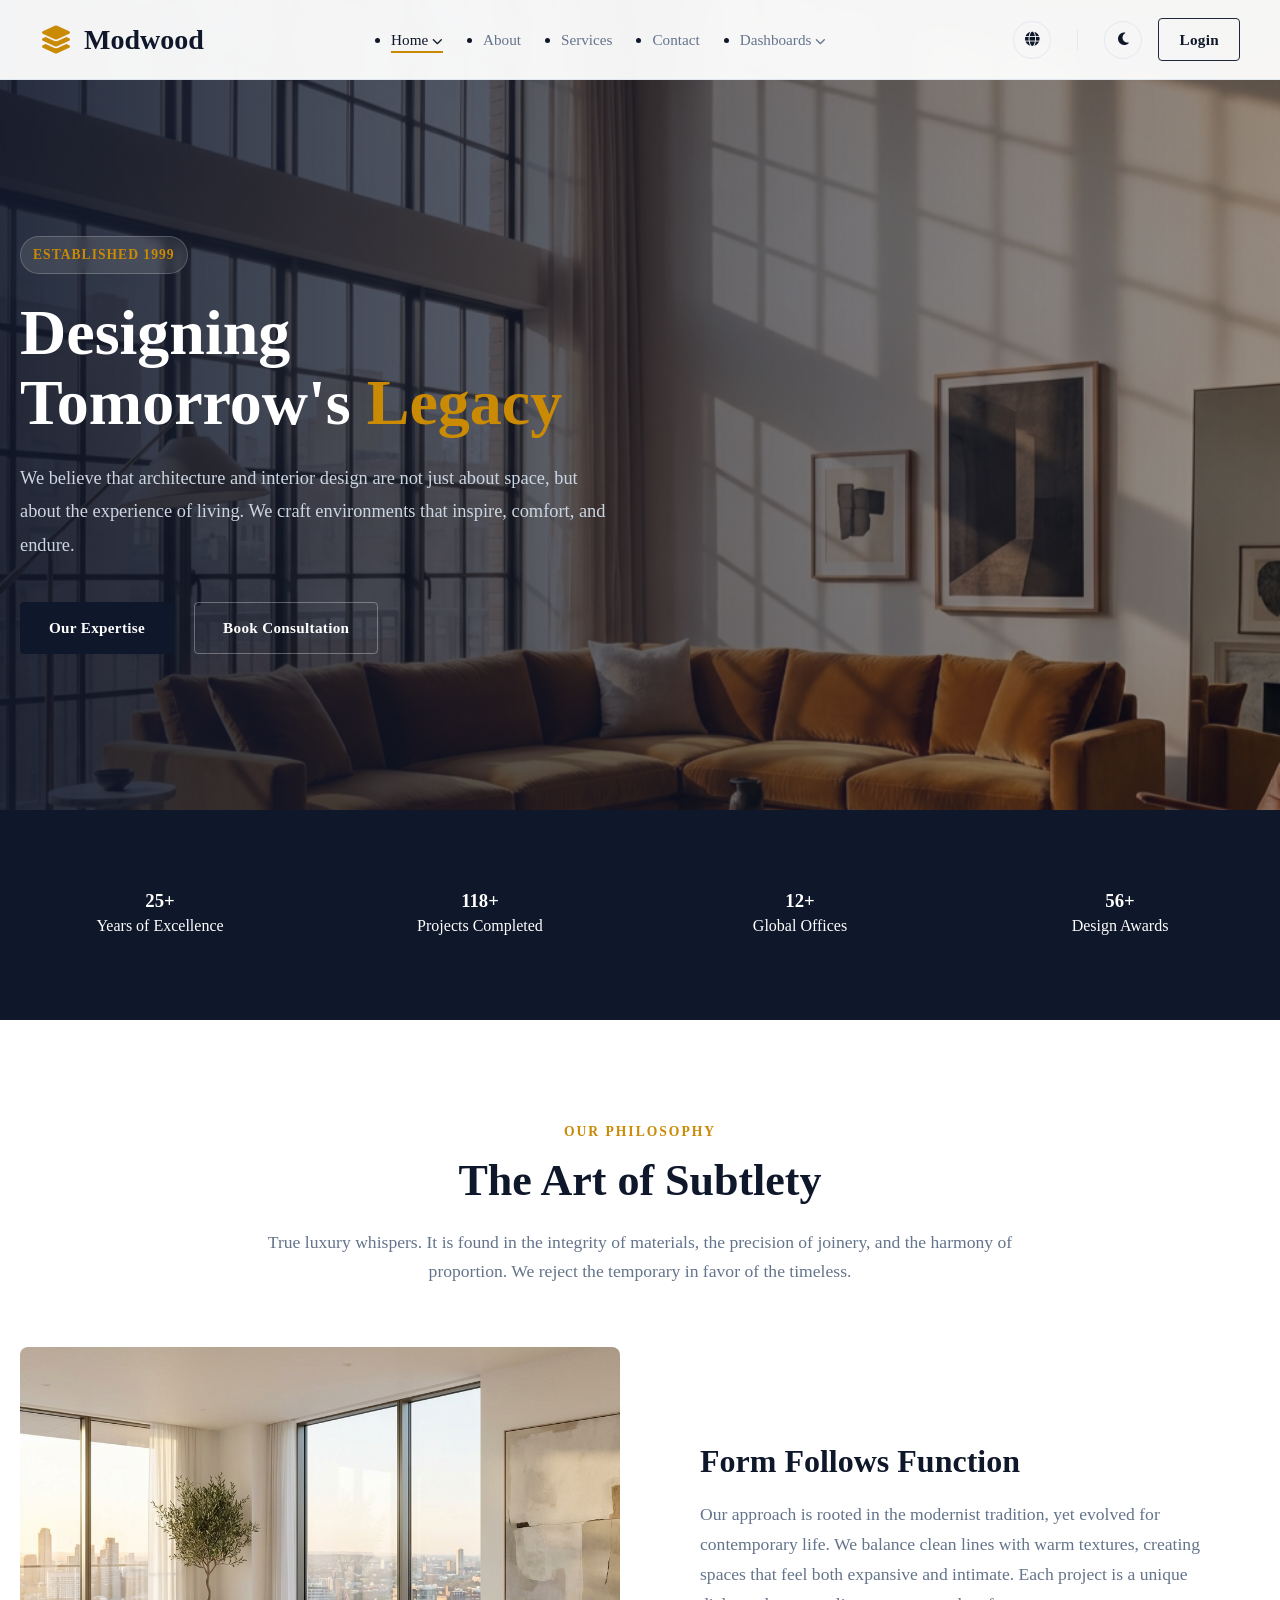
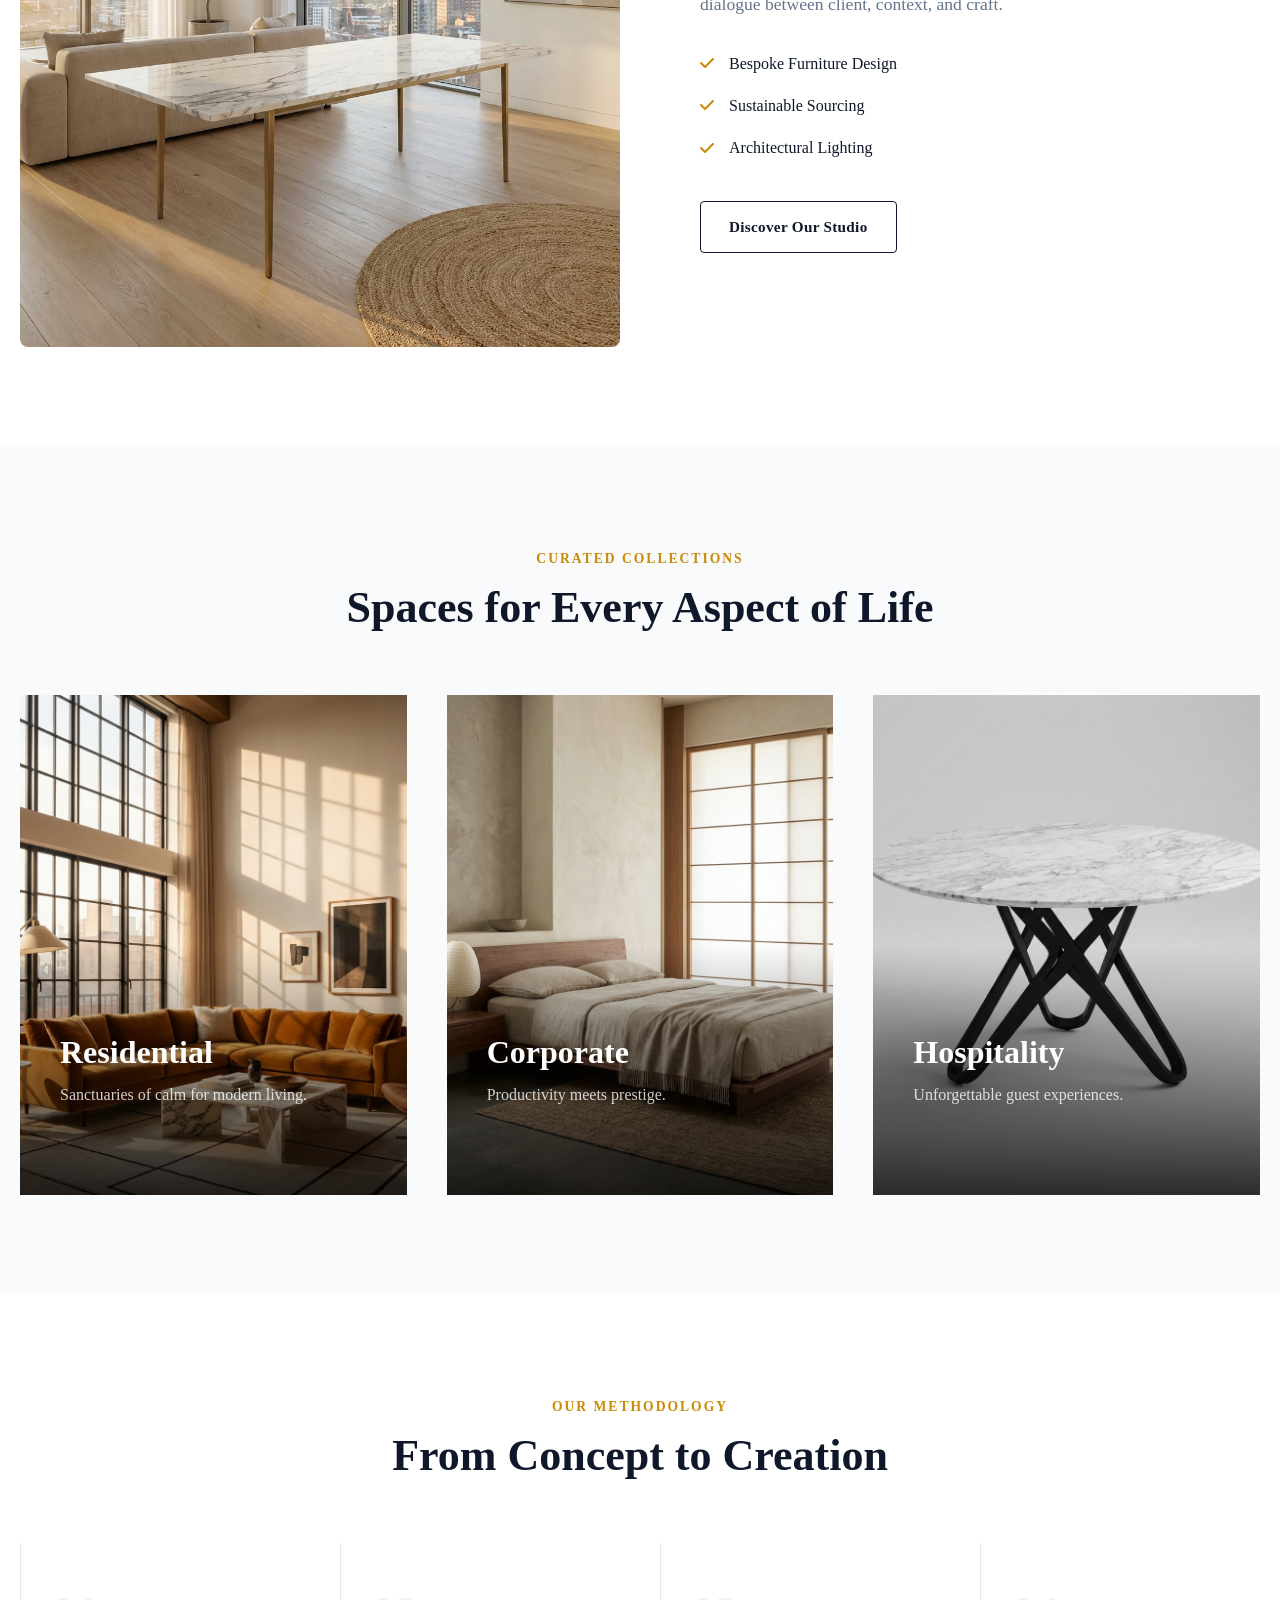
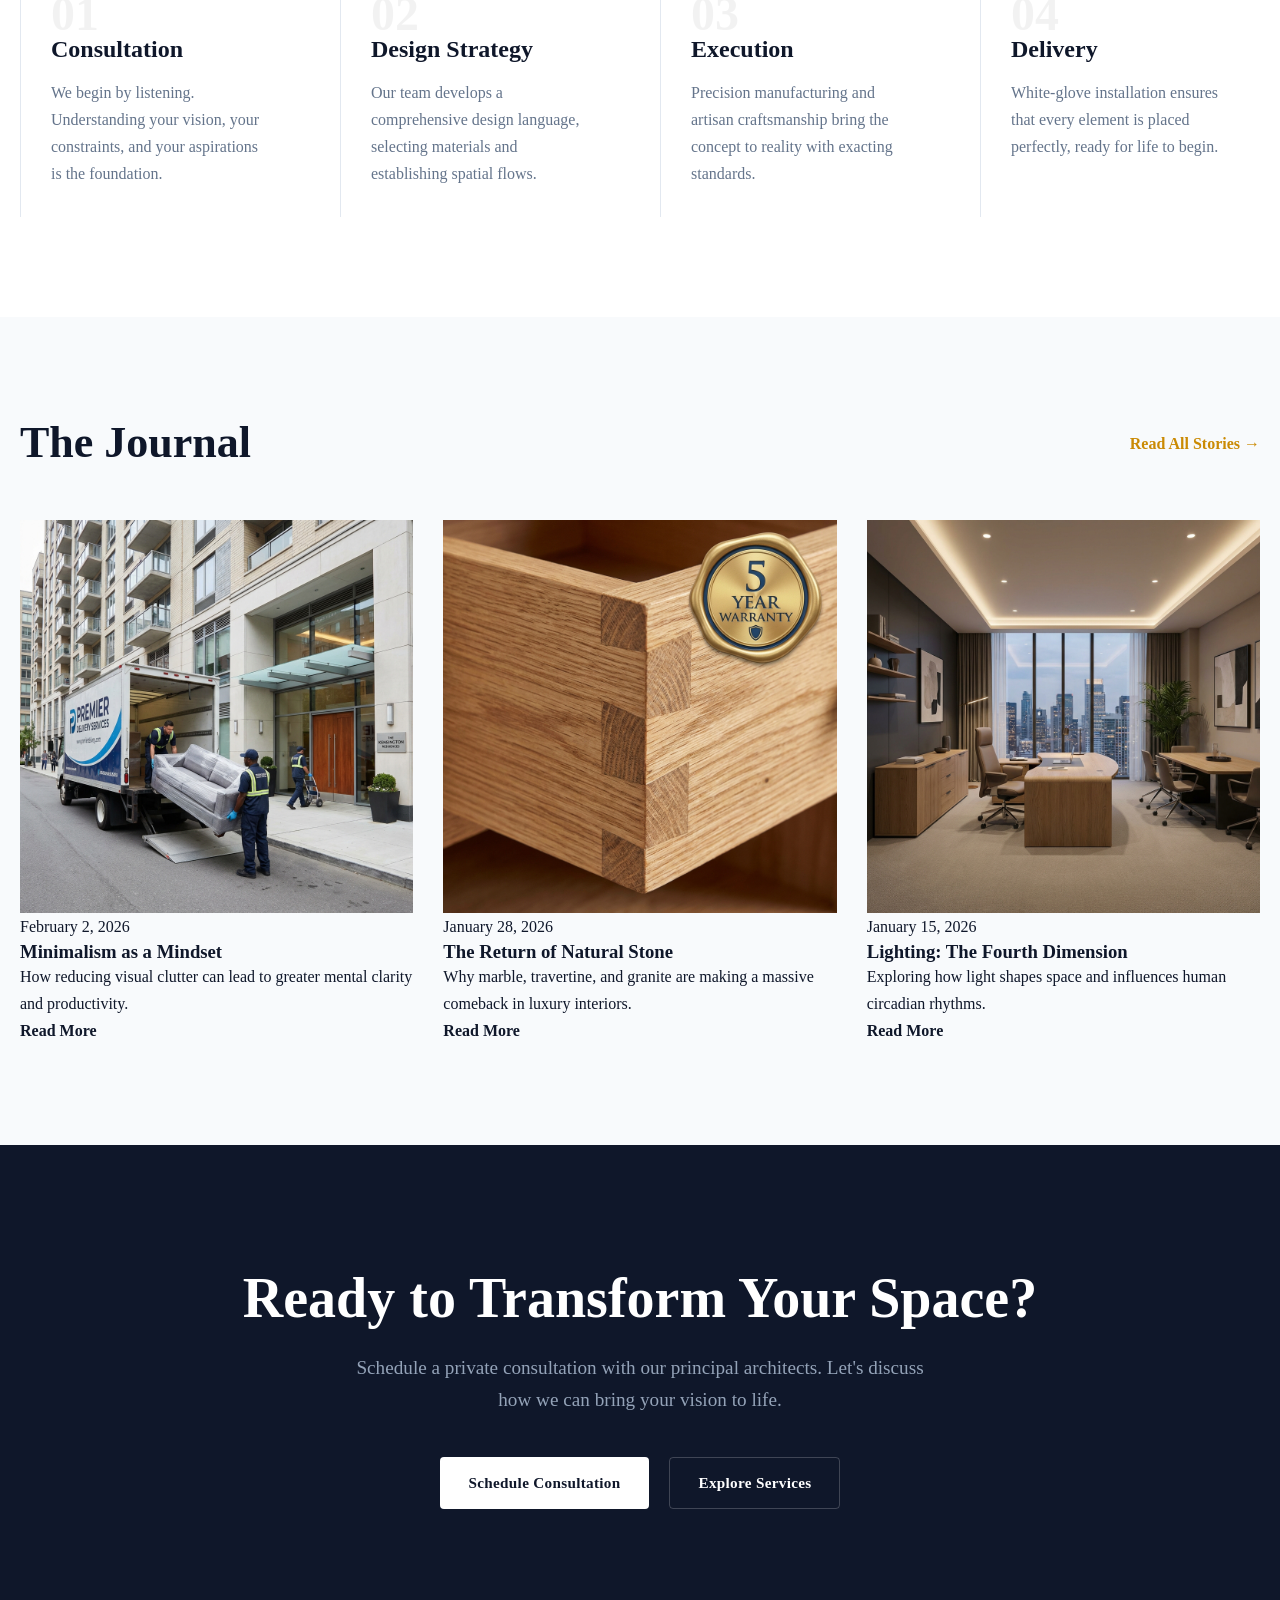
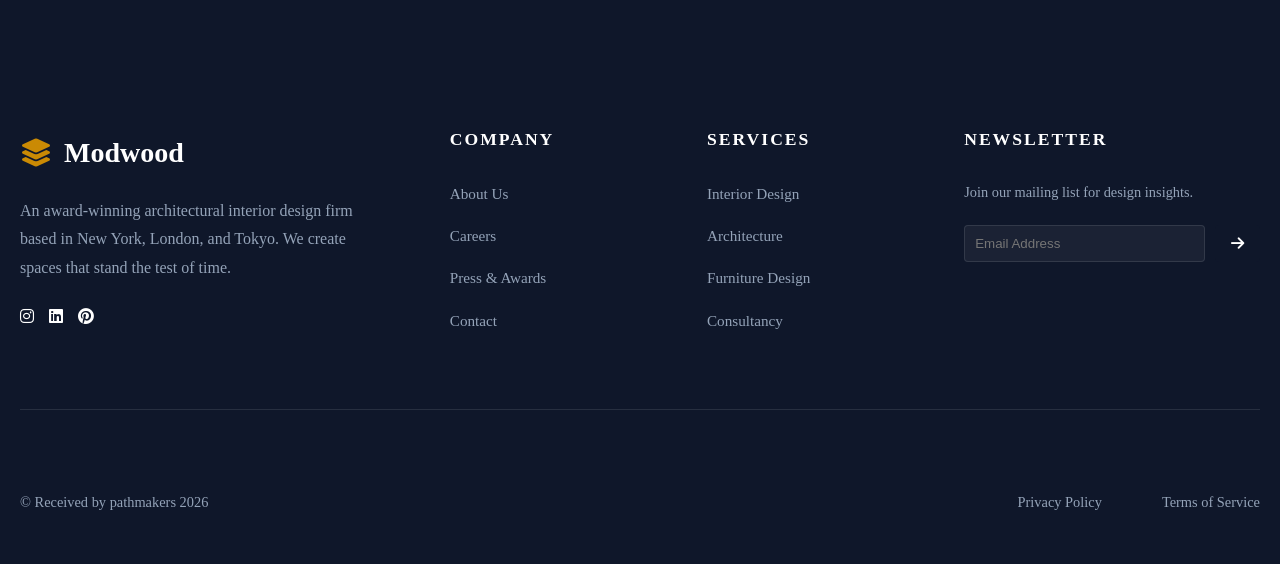
==== index.html @ 23f7dff0 "Initial commit" ====
<!DOCTYPE html>
<html lang="en">

<head>
    <meta charset="UTF-8">
    <meta name="viewport" content="width=device-width, initial-scale=1.0">
    <title>Modwood | Architectural Interiors & Bespoke Furniture</title>
    <meta name="description"
        content="Modwood defines the intersection of architectural precision and bespoke luxury. Curating spaces for the world's most discerning clients since 1999.">

    <!-- Fonts -->
    <link rel="stylesheet" href="style.css">
    <link rel="stylesheet" href="https://cdnjs.cloudflare.com/ajax/libs/font-awesome/6.4.0/css/all.min.css">
</head>

<body>

    <!-- Preloader -->
    <div id="preloader"
        style="position: fixed; top: 0; left: 0; width: 100%; height: 100%; background: var(--bg-main); z-index: 9999; display: flex; align-items: center; justify-content: center; transition: opacity 0.5s ease;">
        <div style="text-align: center;">
            <i class="fas fa-couch" style="font-size: 2rem; color: var(--text-main); margin-bottom: 20px;"></i>
            <div
                style="width: 40px; height: 1px; background: var(--accent); margin: 0 auto; animation: widthPulse 1.5s infinite;">
            </div>
            <style>
                @keyframes widthPulse {
                    0% {
                        width: 0;
                    }

                    50% {
                        width: 40px;
                    }

                    100% {
                        width: 0;
                    }
                }
            </style>
        </div>
    </div>

    <!-- Navbar -->
    <nav class="navbar">
        <div class="container">
            <a href="index.html" class="logo">
                <i class="fas fa-layer-group"></i> Modwood
            </a>


            <ul class="nav-links">
                <li style="position: relative;">
                    <a href="#" class="nav-link dropdown-toggle active">Home <i class="fas fa-chevron-down"
                            style="font-size: 0.7em;"></i></a>
                    <ul class="dropdown-menu">
                        <li><a href="index.html">Home 1</a></li>
                        <li><a href="home2.html">Home 2</a></li>
                    </ul>
                </li>
                <li><a href="about.html" class="nav-link">About</a></li>
                <li><a href="services.html" class="nav-link">Services</a></li>
                <li><a href="contact.html" class="nav-link">Contact</a></li>
                <li style="position: relative;">
                    <a href="#" class="nav-link dropdown-toggle">Dashboards <i class="fas fa-chevron-down"
                            style="font-size: 0.7em;"></i></a>
                    <ul class="dropdown-menu">
                        <li><a href="dashboard-user.html">User Panel</a></li>
                        <li><a href="dashboard-admin.html">Admin Panel</a></li>
                    </ul>
                </li>
                <li class="hide-desktop">
                    <a href="login.html" class="nav-link">Login</a>
                </li>
            </ul>

            <!-- Mobile Menu Toggle -->
            <button id="menu-toggle" class="toggle-btn hide-desktop">
                <i class="fas fa-bars"></i>
            </button>

            <div class="nav-actions">
                <button class="nav-toggle rtl-toggle" title="Toggle RTL/LTR">
                    <i class="fas fa-globe"></i>
                </button>
                <div class="nav-separator"></div>
                <button class="nav-toggle theme-toggle" title="Toggle Dark/Light Mode">
                    <i class="fas fa-moon"></i>
                </button>
                <a href="login.html" class="btn btn-outline" style="padding: 8px 20px;">Login</a>
            </div>
        </div>
    </nav>

    <!-- Hero Section -->
    <header class="hero">
        <div class="hero-bg-parallax"></div> <!-- Parallax Background -->
        <div class="hero-overlay"></div>
        <div class="container">
            <div class="hero-content reveal">
                <span class="hero-label">Established 1999</span>
                <h1 class="hero-title">Designing <br>Tomorrow&apos;s <span style="color: var(--accent);">Legacy</span>
                </h1>
                <p class="hero-description">
                    We believe that architecture and interior design are not just about space, but about the experience
                    of
                    living. We craft environments that inspire, comfort, and endure.
                </p>
                <div style="display: flex; gap: 20px; flex-wrap: wrap;">
                    <a href="services.html" class="btn btn-primary">Our Expertise</a>
                    <a href="contact.html" class="btn btn-outline"
                        style="color: white; border-color: rgba(255,255,255,0.3);">Book Consultation</a>
                </div>
            </div>
        </div>
    </header>

    <!-- Trust Indicators / Statistics -->
    <section class="stats-section">
        <div class="container">
            <div class="stats-grid">
                <div class="stat-item reveal">
                    <h3 class="counter" data-target="25" data-suffix="+">0</h3>
                    <p>Years of Excellence</p>
                </div>
                <div class="stat-item reveal">
                    <h3 class="counter" data-target="400" data-suffix="+">0</h3>
                    <p>Projects Completed</p>
                </div>
                <div class="stat-item reveal">
                    <h3 class="counter" data-target="12" data-suffix="+">0</h3>
                    <p>Global Offices</p>
                </div>
                <div class="stat-item reveal">
                    <h3 class="counter" data-target="56" data-suffix="+">0</h3>
                    <p>Design Awards</p>
                </div>
            </div>
        </div>
    </section>

    <!-- Philosophy / About Preview -->
    <section class="section">
        <div class="container">
            <div class="section-header reveal">
                <span class="section-eyebrow">Our Philosophy</span>
                <h2 class="section-title">The Art of Subtlety</h2>
                <p class="section-desc">True luxury whispers. It is found in the integrity of materials, the precision
                    of
                    joinery, and the harmony of proportion. We reject the temporary in favor of the timeless.</p>
            </div>

            <div class="curated-grid" style="align-items: center;">
                <div class="reveal">
                    <img src="Assets/product4.jpg" alt="Interior Design"
                        style="border-radius: var(--radius); width: 100%; height: 600px; object-fit: cover;">
                </div>
                <div class="reveal" style="padding: 40px;">
                    <h3 style="font-size: 2rem; margin-bottom: 20px;">Form Follows Function</h3>
                    <p style="color: var(--text-muted); margin-bottom: 30px; font-size: 1.1rem;">
                        Our approach is rooted in the modernist tradition, yet evolved for contemporary life. We balance
                        clean lines with warm textures, creating spaces that feel both expansive and intimate. Each
                        project is a unique dialogue between client, context, and craft.
                    </p>
                    <ul style="list-style: none; margin-bottom: 40px; color: var(--text-main);">
                        <li style="margin-bottom: 15px; display: flex; align-items: center; gap: 15px;">
                            <i class="fas fa-check" style="color: var(--accent);"></i> Bespoke Furniture Design
                        </li>
                        <li style="margin-bottom: 15px; display: flex; align-items: center; gap: 15px;">
                            <i class="fas fa-check" style="color: var(--accent);"></i> Sustainable Sourcing
                        </li>
                        <li style="margin-bottom: 15px; display: flex; align-items: center; gap: 15px;">
                            <i class="fas fa-check" style="color: var(--accent);"></i> Architectural Lighting
                        </li>
                    </ul>
                    <a href="about.html" class="btn btn-outline"
                        style="color: var(--primary); border-color: var(--primary);">Discover Our Studio</a>
                </div>
            </div>
        </div>
    </section>

    <!-- Curated Collections -->
    <section class="section section-alt">
        <div class="container">
            <div class="section-header reveal">
                <span class="section-eyebrow">Curated Collections</span>
                <h2 class="section-title">Spaces for Every Aspect of Life</h2>
            </div>
            <div class="curated-grid">
                <!-- Collection 1 -->
                <div class="collection-card reveal">
                    <img src="Assets/hero1.jpg" alt="Living" class="collection-img">
                    <div class="collection-overlay">
                        <h3 class="collection-title">Residential</h3>
                        <p style="color: rgba(255,255,255,0.8); margin-bottom: 20px;">Sanctuaries of calm for modern
                            living.</p>
                        <a href="#" class="collection-link">Explore Quality <i class="fas fa-arrow-right"></i></a>
                    </div>
                </div>
                <!-- Collection 2 -->
                <div class="collection-card reveal">
                    <img src="Assets/hero2.jpg" alt="Workspace" class="collection-img">
                    <div class="collection-overlay">
                        <h3 class="collection-title">Corporate</h3>
                        <p style="color: rgba(255,255,255,0.8); margin-bottom: 20px;">Productivity meets prestige.</p>
                        <a href="#" class="collection-link">View Projects <i class="fas fa-arrow-right"></i></a>
                    </div>
                </div>
                <!-- Collection 3 -->
                <div class="collection-card reveal">
                    <img src="Assets/product3.jpg" alt="Hospitality" class="collection-img">
                    <div class="collection-overlay">
                        <h3 class="collection-title">Hospitality</h3>
                        <p style="color: rgba(255,255,255,0.8); margin-bottom: 20px;">Unforgettable guest experiences.
                        </p>
                        <a href="#" class="collection-link">See Portfolio <i class="fas fa-arrow-right"></i></a>
                    </div>
                </div>
            </div>
        </div>
    </section>

    <!-- Process Section -->
    <section class="section">
        <div class="container">
            <div class="section-header reveal">
                <span class="section-eyebrow">Our Methodology</span>
                <h2 class="section-title">From Concept to Creation</h2>
            </div>

            <div
                style="display: grid; grid-template-columns: repeat(auto-fit, minmax(280px, 1fr)); gap: 40px; margin-top: 60px;">
                <div class="reveal" style="padding: 30px; border-left: 1px solid var(--border);">
                    <span
                        style="font-size: 3rem; font-weight: 700; color: rgba(0,0,0,0.05); display: block; margin-bottom: -20px;">01</span>
                    <h4 style="font-size: 1.5rem; margin-bottom: 15px;">Consultation</h4>
                    <p style="color: var(--text-muted);">We begin by listening. Understanding your vision, your
                        constraints, and your aspirations is the foundation.</p>
                </div>
                <div class="reveal" style="padding: 30px; border-left: 1px solid var(--border);">
                    <span
                        style="font-size: 3rem; font-weight: 700; color: rgba(0,0,0,0.05); display: block; margin-bottom: -20px;">02</span>
                    <h4 style="font-size: 1.5rem; margin-bottom: 15px;">Design Strategy</h4>
                    <p style="color: var(--text-muted);">Our team develops a comprehensive design language, selecting
                        materials and establishing spatial flows.</p>
                </div>
                <div class="reveal" style="padding: 30px; border-left: 1px solid var(--border);">
                    <span
                        style="font-size: 3rem; font-weight: 700; color: rgba(0,0,0,0.05); display: block; margin-bottom: -20px;">03</span>
                    <h4 style="font-size: 1.5rem; margin-bottom: 15px;">Execution</h4>
                    <p style="color: var(--text-muted);">Precision manufacturing and artisan craftsmanship bring the
                        concept to reality with exacting standards.</p>
                </div>
                <div class="reveal" style="padding: 30px; border-left: 1px solid var(--border);">
                    <span
                        style="font-size: 3rem; font-weight: 700; color: rgba(0,0,0,0.05); display: block; margin-bottom: -20px;">04</span>
                    <h4 style="font-size: 1.5rem; margin-bottom: 15px;">Delivery</h4>
                    <p style="color: var(--text-muted);">White-glove installation ensures that every element is placed
                        perfectly, ready for life to begin.</p>
                </div>
            </div>
        </div>
    </section>

    <!-- Journal Section -->
    <section class="section section-alt">
        <div class="container">
            <div style="display: flex; justify-content: space-between; align-items: center; margin-bottom: 50px;"
                class="reveal">
                <h2 class="section-title" style="margin-bottom: 0;">The Journal</h2>
                <a href="#" style="font-weight: 600; color: var(--accent);">Read All Stories &rarr;</a>
            </div>

            <div class="journal-grid">
                <div class="journal-card reveal">
                    <div class="journal-img-wrapper">
                        <img src="Assets/delivery.jpg" alt="Article 1">
                    </div>
                    <div class="journal-content">
                        <span class="journal-date">February 2, 2026</span>
                        <h3 class="journal-title">Minimalism as a Mindset</h3>
                        <p class="journal-excerpt">How reducing visual clutter can lead to greater mental clarity and
                            productivity.</p>
                        <a href="#" style="color: var(--text-main); font-weight: 600;">Read More</a>
                    </div>
                </div>
                <div class="journal-card reveal">
                    <div class="journal-img-wrapper">
                        <img src="Assets/warranty.jpg" alt="Article 2">
                    </div>
                    <div class="journal-content">
                        <span class="journal-date">January 28, 2026</span>
                        <h3 class="journal-title">The Return of Natural Stone</h3>
                        <p class="journal-excerpt">Why marble, travertine, and granite are making a massive comeback in
                            luxury interiors.</p>
                        <a href="#" style="color: var(--text-main); font-weight: 600;">Read More</a>
                    </div>
                </div>
                <div class="journal-card reveal">
                    <div class="journal-img-wrapper">
                        <img src="Assets/product2_new.png" alt="Article 3">
                    </div>
                    <div class="journal-content">
                        <span class="journal-date">January 15, 2026</span>
                        <h3 class="journal-title">Lighting: The Fourth Dimension</h3>
                        <p class="journal-excerpt">Exploring how light shapes space and influences human circadian
                            rhythms.</p>
                        <a href="#" style="color: var(--text-main); font-weight: 600;">Read More</a>
                    </div>
                </div>
            </div>
        </div>
    </section>

    <!-- CTA Section -->
    <section class="section" style="background: var(--bg-dark); color: white; text-align: center; padding: 120px 0;">
        <div class="container reveal">
            <h2 style="color: white; font-size: 3.5rem; margin-bottom: 20px;">Ready to Transform Your Space?</h2>
            <p style="color: #94a3b8; max-width: 600px; margin: 0 auto 40px; font-size: 1.2rem;">
                Schedule a private consultation with our principal architects. Let's discuss how we can bring your
                vision to life.
            </p>
            <div style="display: flex; gap: 20px; justify-content: center;">
                <a href="contact.html" class="btn btn-primary"
                    style="background: white; color: var(--bg-dark);">Schedule Consultation</a>
                <a href="services.html" class="btn btn-outline"
                    style="color: white; border-color: rgba(255,255,255,0.2);">Explore Services</a>
            </div>
        </div>
    </section>

    <!-- Footer -->
    <footer class="footer">
        <div class="container">
            <div class="footer-top">
                <div class="footer-col">
                    <a href="#" class="logo" style="color: white; margin-bottom: 20px;">
                        <i class="fas fa-layer-group"></i> Modwood
                    </a>
                    <p style="color: #94a3b8; line-height: 1.8; margin-bottom: 20px;">
                        An award-winning architectural interior design firm based in New York, London, and Tokyo. We
                        create spaces that stand the test of time.
                    </p>
                    <div style="display: flex; gap: 15px;">
                        <a href="#" style="color: white;"><i class="fab fa-instagram"></i></a>
                        <a href="#" style="color: white;"><i class="fab fa-linkedin"></i></a>
                        <a href="#" style="color: white;"><i class="fab fa-pinterest"></i></a>
                    </div>
                </div>
                <div class="footer-col">
                    <h4>Company</h4>
                    <ul class="footer-links">
                        <li><a href="about.html">About Us</a></li>
                        <li><a href="#">Careers</a></li>
                        <li><a href="#">Press & Awards</a></li>
                        <li><a href="contact.html">Contact</a></li>
                    </ul>
                </div>
                <div class="footer-col">
                    <h4>Services</h4>
                    <ul class="footer-links">
                        <li><a href="services.html">Interior Design</a></li>
                        <li><a href="#">Architecture</a></li>
                        <li><a href="#">Furniture Design</a></li>
                        <li><a href="#">Consultancy</a></li>
                    </ul>
                </div>
                <div class="footer-col">
                    <h4>Newsletter</h4>
                    <p style="color: #94a3b8; margin-bottom: 20px; font-size: 0.9rem;">Join our mailing list for design
                        insights.</p>
                    <div style="display: flex; gap: 10px;">
                        <input type="email" placeholder="Email Address"
                            style="background: rgba(255,255,255,0.05); border: 1px solid rgba(255,255,255,0.1); padding: 10px; color: white; width: 100%; border-radius: var(--radius-sm);">
                        <button class="btn btn-primary" style="padding: 10px 15px;"><i
                                class="fas fa-arrow-right"></i></button>
                    </div>
                </div>
            </div>
            <div class="footer-bottom">
                <p>&copy; Received by pathmakers 2026</p>
                <div style="display: flex; gap: 30px;">
                    <a href="#">Privacy Policy</a>
                    <a href="#">Terms of Service</a>
                </div>
            </div>
        </div>
    </footer>

    <script src="main.js"></script>
    <script src="rtltoggle.js"></script>
</body>

</html>
---- style.css ----
﻿@import url('https://fonts.googleapis.com/css2?family=Inter:wght@300;400;500;600&family=Playfair+Display:ital,wght@0,400;0,600;0,700;1,400&family=Plus+Jakarta+Sans:wght@400;500;600;700&family=Outfit:wght@300;400;600;700&display=swap');

:root {
    /* Professional Palette: Trustworthy, Premium, Timeless */
    --primary: #0f172a;
    /* Deep Navy / Midnight */
    --primary-light: #1e293b;
    --secondary: #334155;
    /* Slate */
    --accent: #ca8a04;
    /* Muted Gold/Bronze - Subtle Luxury */
    --accent-hover: #a16207;

    --bg-main: #ffffff;
    --bg-alt: #f8fafc;
    /* Very light slate/grey */
    --bg-dark: #0f172a;

    --text-main: #0f172a;
    --text-muted: #64748b;
    --text-light: #f8fafc;

    --border: #e2e8f0;
    --border-dark: #1e293b;

    --shadow-sm: 0 1px 2px 0 rgb(0 0 0 / 0.05);
    --shadow: 0 4px 6px -1px rgb(0 0 0 / 0.1), 0 2px 4px -2px rgb(0 0 0 / 0.1);
    --shadow-lg: 0 20px 25px -5px rgb(0 0 0 / 0.1), 0 8px 10px -6px rgb(0 0 0 / 0.1);

    --radius-sm: 4px;
    --radius: 8px;
    /* Sharper corners for professionalism */
    --container-width: 1280px;
    --navbar-height: 80px;
    --transition: all 0.3s cubic-bezier(0.4, 0, 0.2, 1);

    /* Semantic Colors */
    --success: #10b981;
    --info: #0ea5e9;
    --warning: #f59e0b;
    --danger: #ef4444;
}

/* Utility Classes */
.text-primary {
    color: var(--primary) !important;
}

.text-success {
    color: var(--success) !important;
}

.text-info {
    color: var(--info) !important;
}

.text-warning {
    color: var(--warning) !important;
}

.text-danger {
    color: var(--danger) !important;
}

.text-muted {
    color: var(--text-muted) !important;
}

.italic {
    font-style: italic;
}

[data-theme="dark"] {
    --bg-main: #020617;
    /* Slate 950 */
    --bg-alt: #0f172a;
    /* Slate 900 */
    --text-main: #f8fafc;
    --text-muted: #94a3b8;
    --border: #1e293b;
    --card-bg: #0f172a;
    /* Redefine primary for dark mode visibility */
    --primary: #60a5fa;
    --primary-light: #93c5fd;
    /* Adjust accent for dark mode contrast */
    --accent: #fbbf24;
}

/* Reset & Base */
* {
    margin: 0;
    padding: 0;
    box-sizing: border-box;
}

html {
    scroll-behavior: smooth;
}

body {
    font-family: var(--font-body);
    background-color: var(--bg-main);
    color: var(--text-main);
    line-height: 1.7;
    overflow-x: hidden;
    -webkit-font-smoothing: antialiased;
}

h1,
h2,
h3,
h4,
h5,
h6 {
    font-family: var(--font-heading);
    color: inherit;
    /* Allow sections to define their own heading colors */
    font-weight: 700;
    line-height: 1.2;
}

/* Ensure headings have a default color when not in a special container */
body h1,
body h2,
body h3,
body h4,
body h5,
body h6 {
    color: var(--text-main);
}

/* Contrast fix for dark background sections and containers */
section[style*="background: var(--primary)"],
section[style*="background: var(--bg-dark)"],
[style*="background: var(--primary)"],
[style*="background: var(--bg-dark)"],
.stats-section {
    color: white !important;
}

section[style*="background: var(--primary)"] h1,
section[style*="background: var(--primary)"] h2,
section[style*="background: var(--primary)"] h3,
section[style*="background: var(--primary)"] h4,
section[style*="background: var(--primary)"] h5,
section[style*="background: var(--primary)"] h6,
section[style*="background: var(--bg-dark)"] h1,
section[style*="background: var(--bg-dark)"] h2,
section[style*="background: var(--bg-dark)"] h3,
section[style*="background: var(--bg-dark)"] h4,
section[style*="background: var(--bg-dark)"] h5,
section[style*="background: var(--bg-dark)"] h6,
[style*="background: var(--primary)"] h1,
[style*="background: var(--primary)"] h2,
[style*="background: var(--primary)"] h3,
[style*="background: var(--primary)"] h4,
[style*="background: var(--primary)"] h5,
[style*="background: var(--primary)"] h6,
[style*="background: var(--bg-dark)"] h1,
[style*="background: var(--bg-dark)"] h2,
[style*="background: var(--bg-dark)"] h3,
[style*="background: var(--bg-dark)"] h4,
[style*="background: var(--bg-dark)"] h5,
[style*="background: var(--bg-dark)"] h6,
.stats-section h1,
.stats-section h2,
.stats-section h3,
.stats-section h4,
.stats-section h5,
.stats-section h6 {
    color: white !important;
}

a {
    text-decoration: none;
    color: inherit;
    transition: var(--transition);
}

button {
    cursor: pointer;
    font-family: var(--font-body);
}

img {
    max-width: 100%;
    height: auto;
    display: block;
}

.container {
    max-width: var(--container-width);
    width: 100%;
    margin: 0 auto;
    padding: 0 20px;
}

/* Navbar - Professional Sticky */
.navbar {
    position: fixed;
    top: 0;
    left: 0;
    width: 100%;
    height: var(--navbar-height);
    background: rgba(255, 255, 255, 0.95);
    backdrop-filter: blur(12px);
    border-bottom: 1px solid var(--border);
    z-index: 1000;
    transition: var(--transition);
}

[data-theme="dark"] .navbar {
    background: rgba(15, 23, 42, 0.95);
}

.navbar.scrolled {
    box-shadow: var(--shadow);
    height: 70px;
    /* Slight shrink */
}

.navbar .container {
    max-width: var(--container-width);
    width: 100%;
    padding: 0 40px;
    height: 100%;
    display: flex;
    justify-content: space-between;
    align-items: center;
    gap: 20px;
}

.nav-actions {
    display: flex;
    align-items: center;
    gap: 20px;
}

.nav-toggle,
.toggle-btn {
    background: transparent;
    border: 1px solid var(--border);
    color: var(--text-main);
    width: 38px;
    height: 38px;
    border-radius: 50%;
    display: flex;
    align-items: center;
    justify-content: center;
    transition: all 0.3s ease;
    font-size: 0.9rem;
}

.nav-toggle:hover,
.toggle-btn:hover {
    background: var(--bg-alt);
    border-color: var(--accent);
    color: var(--accent);
    transform: translateY(-2px);
}

.nav-separator {
    width: 1px;
    height: 20px;
    background: var(--border);
    margin: 0 10px;
}

.logo {
    font-family: var(--font-heading);
    font-size: 1.75rem;
    font-weight: 700;
    color: var(--text-main);
    display: flex;
    align-items: center;
    gap: 12px;
    flex-shrink: 0;
    white-space: nowrap;
}

.logo i {
    color: var(--accent);
}

.nav-links {
    display: flex;
    gap: 40px;
    align-items: center;
}

.mobile-nav-item {
    display: none;
}

.nav-link {
    font-weight: 500;
    font-size: 0.95rem;
    color: var(--text-muted);
    position: relative;
    padding: 5px 0;
}

.nav-link:hover,
.nav-link.active {
    color: var(--primary);
}

[data-theme="dark"] .nav-link:hover {
    color: #fff;
}

.nav-link::after {
    content: '';
    position: absolute;
    bottom: 0;
    left: 0;
    width: 0;
    height: 2px;
    background: var(--accent);
    transition: width 0.3s ease;
}

.nav-link:hover::after,
.nav-link.active::after {
    width: 100%;
}

.nav-actions {
    display: flex;
    gap: 16px;
    align-items: center;
}

/* Dropdown */
.dropdown-menu {
    position: absolute;
    top: 100%;
    left: 0;
    background: var(--bg-main);
    border: 1px solid var(--border);
    border-radius: var(--radius);
    box-shadow: var(--shadow-lg);
    min-width: 200px;
    opacity: 0;
    visibility: hidden;
    transform: translateY(10px);
    transition: var(--transition);
    padding: 8px 0;
    z-index: 1100;
}

li:hover>.dropdown-menu {
    opacity: 1;
    visibility: visible;
    transform: translateY(0);
}

.dropdown-menu li a {
    display: block;
    padding: 10px 20px;
    font-size: 0.9rem;
    color: var(--text-main);
}

.dropdown-menu li a:hover {
    background: var(--bg-alt);
    color: var(--accent);
}

/* Buttons */
.btn {
    display: inline-flex;
    align-items: center;
    justify-content: center;
    padding: 12px 28px;
    border-radius: var(--radius-sm);
    font-weight: 600;
    font-size: 0.95rem;
    letter-spacing: 0.02em;
    transition: var(--transition);
    border: 1px solid transparent;
}

.btn-primary {
    background: var(--primary);
    color: white;
}

.btn-primary:hover {
    background: var(--primary-light);
    transform: translateY(-2px);
    box-shadow: var(--shadow);
}

.btn-outline {
    background: transparent;
    border: 1px solid var(--border-dark);
    color: var(--text-main);
}

.btn-outline:hover {
    border-color: var(--primary);
    color: var(--primary);
}

/* Hero Section - Professional & Parallax */
.hero {
    position: relative;
    min-height: 90vh;
    display: flex;
    align-items: center;
    justify-content: center;
    overflow: hidden;
    background: var(--bg-main);
    padding-top: var(--navbar-height);
}

.hero-bg-parallax {
    position: absolute;
    top: 0;
    left: 0;
    width: 100%;
    height: 120%;
    /* Taller for parallax */
    background: url('Assets/hero1.jpg') no-repeat center center;
    background-size: cover;
    z-index: 0;
    transform: translateZ(-1px) scale(2);
    /* CSS Parallax base */
}

/* Overlay to ensure text readability */
.hero-overlay {
    position: absolute;
    inset: 0;
    background: linear-gradient(to right, rgba(15, 23, 42, 0.9), rgba(15, 23, 42, 0.4));
    z-index: 1;
}

.hero .container {
    position: relative;
    z-index: 2;
    width: 100%;
}

.hero-content {
    max-width: 700px;
}

.hero-label {
    display: inline-block;
    padding: 6px 12px;
    background: rgba(255, 255, 255, 0.1);
    backdrop-filter: blur(4px);
    border: 1px solid rgba(255, 255, 255, 0.2);
    border-radius: 50px;
    color: var(--accent);
    font-weight: 600;
    font-size: 0.85rem;
    margin-bottom: 24px;
    letter-spacing: 1px;
    text-transform: uppercase;
}

.hero-title {
    font-size: clamp(3rem, 5vw, 4.5rem);
    color: var(--text-main);
    margin-bottom: 24px;
    font-family: var(--font-heading);
    font-weight: 700;
    line-height: 1.1;
}

.hero .hero-title {
    color: white;
    /* Specifically for index.html hero which has dark overlay */
}

.hero-description,
.hero-desc {
    font-size: 1.15rem;
    color: var(--text-muted);
    margin-bottom: 40px;
    line-height: 1.8;
    max-width: 600px;
}

.hero .hero-description {
    color: #cbd5e1;
    /* For index.html dark hero */
}

/* Sections */
.section {
    padding: 100px 0;
    background: var(--bg-main);
}

.section-alt {
    background: var(--bg-alt);
}

.section-header {
    text-align: center;
    max-width: 800px;
    margin: 0 auto 60px;
}

.section-eyebrow {
    color: var(--accent);
    font-weight: 700;
    text-transform: uppercase;
    font-size: 0.85rem;
    letter-spacing: 2px;
    display: block;
    margin-bottom: 12px;
}

.section-title {
    font-size: 2.75rem;
    color: var(--text-main);
    margin-bottom: 20px;
}

.section-desc {
    color: var(--text-muted);
    font-size: 1.1rem;
}

/* Featured / Collections Grid */
.curated-grid {
    display: grid;
    grid-template-columns: repeat(auto-fit, minmax(350px, 1fr));
    gap: 40px;
}

/* Global Asymmetric Splits (Mirrored from Dashboard) */
.dashboard-split-2-1 {
    display: grid;
    grid-template-columns: 2fr 1fr;
    gap: 30px;
    margin-bottom: 30px;
}

@media (max-width: 992px) {
    .dashboard-split-2-1 {
        grid-template-columns: 1fr;
        gap: 20px;
    }
}

.collection-card {
    position: relative;
    height: 500px;
    cursor: pointer;
}

.collection-img {
    width: 100%;
    height: 100%;
    object-fit: cover;
    transition: transform 0.8s cubic-bezier(0.2, 1, 0.3, 1);
}

.collection-card:hover .collection-img {
    transform: scale(1.05);
    /* Subtle zoom */
}

.collection-overlay {
    position: absolute;
    inset: 0;
    background: linear-gradient(to top, rgba(0, 0, 0, 0.8), transparent 50%);
    display: flex;
    flex-direction: column;
    justify-content: flex-end;
    padding: 40px;
    color: white;
}

.collection-title {
    font-size: 2rem;
    color: white;
    margin-bottom: 10px;
}

.collection-link {
    color: white;
    font-weight: 600;
    display: flex;
    align-items: center;
    gap: 10px;
    opacity: 0;
    transform: translateY(20px);
    transition: all 0.4s ease;
}

.collection-card:hover .collection-link {
    opacity: 1;
    transform: translateY(0);
}

/* Stats / Trust Section */
.stats-section {
    background: var(--primary);
    color: white;
    padding: 80px 0;
}

/* Responsive Layouts using auto-fit & minmax */
.stats-grid {
    display: grid;
    grid-template-columns: repeat(auto-fit, minmax(min(100%, 200px), 1fr));
    gap: 40px;
    text-align: center;
}

.journal-grid {
    display: grid;
    grid-template-columns: repeat(auto-fit, minmax(min(100%, 300px), 1fr));
    gap: 30px;
}

/* Footer Styles */
.footer {
    background: var(--bg-dark);
    color: white;
    padding: 100px 0 50px;
}

.footer .logo {
    color: white;
}

.footer p {
    color: #94a3b8;
}

.footer .container {
    max-width: 1400px;
    /* Constrain footer for better alignment on large screens */
    margin: 0 auto;
}

.footer-top,
.footer-grid {
    display: grid;
    grid-template-columns: 1.5fr 0.8fr 0.8fr 1.2fr;
    gap: 60px;
    margin-bottom: 80px;
    border-bottom: 1px solid rgba(255, 255, 255, 0.1);
    padding-bottom: 60px;
}

@media (max-width: 1200px) {

    .footer-top,
    .footer-grid {
        gap: 40px;
    }
}

@media (max-width: 992px) {

    .footer-top,
    .footer-grid {
        grid-template-columns: repeat(2, 1fr);
    }
}

@media (max-width: 576px) {

    .footer-top,
    .footer-grid {
        grid-template-columns: 1fr;
    }
}

.footer-col h4,
.footer-title {
    color: white;
    margin-bottom: 30px;
    font-size: 1.1rem;
    font-weight: 600;
    text-transform: uppercase;
    letter-spacing: 2px;
}

.footer-links {
    list-style: none;
    padding: 0;
}

.footer-links li {
    margin-bottom: 15px;
}

.footer-links a {
    color: #94a3b8;
    font-size: 0.95rem;
    transition: var(--transition);
}

.footer-links a:hover {
    color: var(--accent);
    padding-left: 5px;
}

.footer-bottom {
    display: flex;
    justify-content: space-between;
    align-items: center;
    color: #94a3b8;
    font-size: 0.9rem;
}

.footer-bottom a {
    color: #94a3b8;
    margin-left: 30px;
}

.footer-bottom a:hover {
    color: white;
}

.footer input[type="email"] {
    background: rgba(255, 255, 255, 0.05);
    border: 1px solid rgba(255, 255, 255, 0.1);
    padding: 12px 20px;
    color: white;
    border-radius: var(--radius-sm);
    width: 100%;
    outline: none;
    transition: var(--transition);
}

.footer input[type="email"]:focus {
    border-color: var(--accent);
    background: rgba(255, 255, 255, 0.1);
}

.footer .btn {
    padding: 12px 20px;
}


/* New Grid Utilities for Home 2 */
.feature-split-grid {
    display: grid;
    grid-template-columns: repeat(auto-fit, minmax(min(100%, 500px), 1fr));
    gap: clamp(30px, 5vw, 80px);
}

.process-grid {
    display: grid;
    grid-template-columns: repeat(auto-fit, minmax(min(100%, 280px), 1fr));
    gap: 30px;
}

@media (min-width: 993px) {
    .masonry-grid {
        grid-template-columns: repeat(3, 1fr);
    }

    .masonry-item-tall {
        grid-row: span 2;
        min-height: 600px;
    }

    .masonry-item-wide {
        grid-column: span 2;
    }
}

@media (max-width: 992px) {
    .masonry-grid {
        grid-template-columns: 1fr;
        gap: 40px !important;
        /* Increased gap for clear separation */
    }

    .masonry-item-tall,
    .masonry-item-wide,
    .masonry-item-box {
        grid-row: auto !important;
        grid-column: auto !important;
        min-height: auto !important;
        display: flex !important;
        flex-direction: column !important;
        align-items: center !important;
        text-align: center !important;
        padding: 0 !important;
        /* Reset padding to let gap handle it */
        margin-bottom: 20px;
        /* Fallback vertical separation */
    }

    /* Ensure all flex containers inside blocks center their content */
    .masonry-item-box div,
    .masonry-item-wide,
    .masonry-item-tall,
    .glass-box div {
        display: flex !important;
        flex-direction: column !important;
        align-items: center !important;
        justify-content: center !important;
        text-align: center !important;
        width: 100% !important;
    }

    /* Fixed Avatar and Quote Alignment - Center stack for better mobile ergonomics */
    .masonry-item-wide div[style*="display: flex"],
    .glass-box div[style*="display: flex"],
    .masonry-grid div[style*="display: flex"] {
        flex-direction: column !important;
        /* Stack vertically for clarity */
        align-items: center !important;
        justify-content: center !important;
        width: 100% !important;
        gap: 10px !important;
        text-align: center !important;
    }

    /* Ensure text within these flex boxes is also centered */
    .masonry-item-wide div[style*="display: flex"] div,
    .glass-box div[style*="display: flex"] div {
        text-align: center !important;
    }

    .masonry-item-wide div[style*="font-size: 5rem"] {
        font-size: 3rem !important;
        margin-bottom: 0 !important;
    }
}

.masonry-item-box {
    min-height: 280px;
    transition: var(--transition);
}

.masonry-item-box h2,
.masonry-item-box h3,
.masonry-item-box .h3 {
    color: white !important;
}

.masonry-item-box:hover {
    transform: translateY(-5px);
    box-shadow: var(--shadow-lg);
}

.narratives-grid {
    display: grid;
    grid-template-columns: repeat(auto-fit, minmax(min(100%, 450px), 1fr));
    gap: clamp(40px, 5vw, 80px);
    align-items: center;
}

/* Mobile constraints handled by minmax, removing aggressive media query overrides */
@media (max-width: 992px) {
    .navbar .container {
        padding: 0 10px;
        gap: 10px;
        /* Reduced gap between segments */
    }

    .nav-separator,
    .nav-actions .btn,
    .nav-actions .nav-separator {
        display: none !important;
    }

    .nav-links {
        display: none;
    }

    .mobile-nav-item {
        display: block;
    }

    .hero-title {
        font-size: clamp(2.5rem, 5vw, 3rem);
    }

    #menu-toggle {
        display: flex !important;
        order: 2;
        /* Move it before actions or keep it close */
        width: 34px;
        height: 34px;
        margin-left: 5px;
    }

    .logo {
        font-size: 1rem;
        margin-right: auto;
        flex: 0 1 auto;
        min-width: 0;
    }

    .nav-actions {
        order: 3;
        gap: 4px;
        flex: 0 0 auto;
    }
}

@media (max-width: 768px) {
    .container {
        padding: 0 15px !important;
        width: 100% !important;
        max-width: 100% !important;
        margin: 0 !important;
        /* Removed overflow:hidden to allow shadows to breathe if added later */
    }

    .hero,
    .hero-2 {
        text-align: center !important;
        padding: 120px 15px 40px 15px !important;
        /* Increased padding-top to clear navbar */
    }

    .section {
        text-align: center !important;
        padding: 40px 15px !important;
    }

    .hero,
    .hero-2,
    .section {
        width: 100% !important;
        overflow-x: hidden;
    }

    .footer {
        padding: 60px 0 30px !important;
    }

    .footer-top,
    .footer-grid {
        gap: 30px !important;
        margin-bottom: 40px !important;
        padding-bottom: 30px !important;
    }

    .hero-content,
    .hero-2 .hero-content {
        margin: 0 auto !important;
        text-align: center !important;
        width: 100% !important;
    }

    .hero-title {
        font-size: clamp(2rem, 8vw, 2.5rem) !important;
        width: 100% !important;
    }

    .hero-desc,
    .hero-description,
    .hero-2 .hero-desc,
    .section-desc,
    .section p {
        margin: 0 auto 30px !important;
        text-align: center !important;
        width: 100% !important;
    }

    .hero-label,
    .product-cat,
    .section-eyebrow {
        text-align: center !important;
    }

    .section-header {
        margin-bottom: 30px !important;
    }

    .section ul {
        text-align: left !important;
        display: inline-block;
        margin: 0 auto 30px !important;
    }

    .curated-grid,
    .feature-split-grid,
    .hero-container-responsive,
    .dashboard-split-2-1,
    .stats-grid,
    .journal-grid,
    .masonry-grid {
        display: flex !important;
        flex-direction: column !important;
        width: 100% !important;
        gap: 25px !important;
        /* Reduced gap for all grids on mobile */
    }

    /* Target all reveal wrappers within these grids for consistent spacing */
    .masonry-grid>.reveal,
    .curated-grid>.reveal,
    .journal-grid>.reveal,
    .masonry-item-tall,
    .masonry-item-wide,
    .masonry-item-box {
        margin-bottom: 10px !important;
        /* Minimal fallback spacer */
        width: 100% !important;
    }

    .reveal {
        width: 100% !important;
        max-width: 100% !important;
        padding: 0 !important;
        /* Removed global margin:0 which was killing spacers */
    }

    img {
        width: 100% !important;
        height: auto;
    }

    /* Protect small avatars, icons, and logos from stretching */
    .avatar,
    [style*="width: 50px"],
    [style*="width: 60px"],
    [style*="width: 45px"],
    [style*="width: 40px"] {
        width: revert !important;
        max-width: 100% !important;
        flex-shrink: 0 !important;
    }

    /* Fixed dimensions for square/circle components to prevent 'white holes' */
    img[style*="width: 50px"] {
        width: 50px !important;
        height: 50px !important;
        object-fit: cover !important;
        display: block !important;
    }

    img[style*="width: 40px"] {
        width: 40px !important;
        height: 40px !important;
        object-fit: cover !important;
        display: block !important;
    }

    img[style*="width: 45px"] {
        width: 45px !important;
        height: 45px !important;
        object-fit: cover !important;
        display: block !important;
    }

    .hero-image-responsive {
        height: 300px !important;
        box-shadow: 0 15px 30px rgba(0, 0, 0, 0.1) !important;
        border-radius: 20px !important;
    }

}

@media (max-width: 360px) {
    .logo {
        font-size: 0.85rem !important;
        gap: 2px !important;
    }

    .nav-toggle,
    #menu-toggle {
        width: 32px !important;
        height: 32px !important;
        display: flex !important;
        font-size: 0.75rem !important;
    }

    .nav-actions .btn {
        display: none !important;
        /* Hide Login button on mobile */
    }

    .nav-actions {
        gap: 3px !important;
    }

    .navbar .container {
        padding: 0 5px !important;
    }
}

/* Home 2 Hero Specifics - Moved from inline */
.hero-container-responsive {
    display: grid;
    grid-template-columns: repeat(auto-fit, minmax(min(100%, 350px), 1fr));
    gap: 40px;
    align-items: center;
    width: 100%;
}

.hero-image-responsive {
    border-radius: 50px 0 50px 0;
    width: 100% !important;
    height: 450px;
    object-fit: cover;
    /* Negative horizontal shadow to keep it inside the screen on mobile */
    box-shadow: -15px 15px 0 var(--primary);
}

@media (max-width: 768px) {
    .hero-image-responsive {
        height: 300px !important;
    }
}

@media (min-width: 769px) {
    .hero-image-responsive {
        box-shadow: 30px 30px 0 var(--primary);
    }
}

/* Animation Utilities */
.reveal {
    opacity: 0;
    transform: translateY(30px);
    transition: all 0.8s ease-out;
}

.reveal.active {
    opacity: 1;
    transform: translateY(0);
}



/* Footer Social Icons Visibility */
.footer .toggle-btn {
    color: white !important;
    border-color: rgba(255, 255, 255, 0.2);
    background: rgba(255, 255, 255, 0.05);
    transition: all 0.3s ease;
}

.footer .toggle-btn:hover {
    background: var(--accent);
    color: var(--primary) !important;
    border-color: var(--accent);
    transform: translateY(-3px);
}

/* Utility to hide/show on mobile */
.hide-mobile {
    display: block;
}

.hide-desktop {
    display: none;
}

@media (max-width: 768px) {
    .hide-mobile {
        display: none !important;
    }

    /* Ensure nice mobile menu spacing */
    .nav-links.active {
        display: flex;
        flex-direction: column;
        position: absolute;
        top: 100%;
        left: 0;
        width: 100%;
        background: var(--bg-main);
        padding: 20px;
        border-bottom: 1px solid var(--border);
        box-shadow: var(--shadow);
    }
}
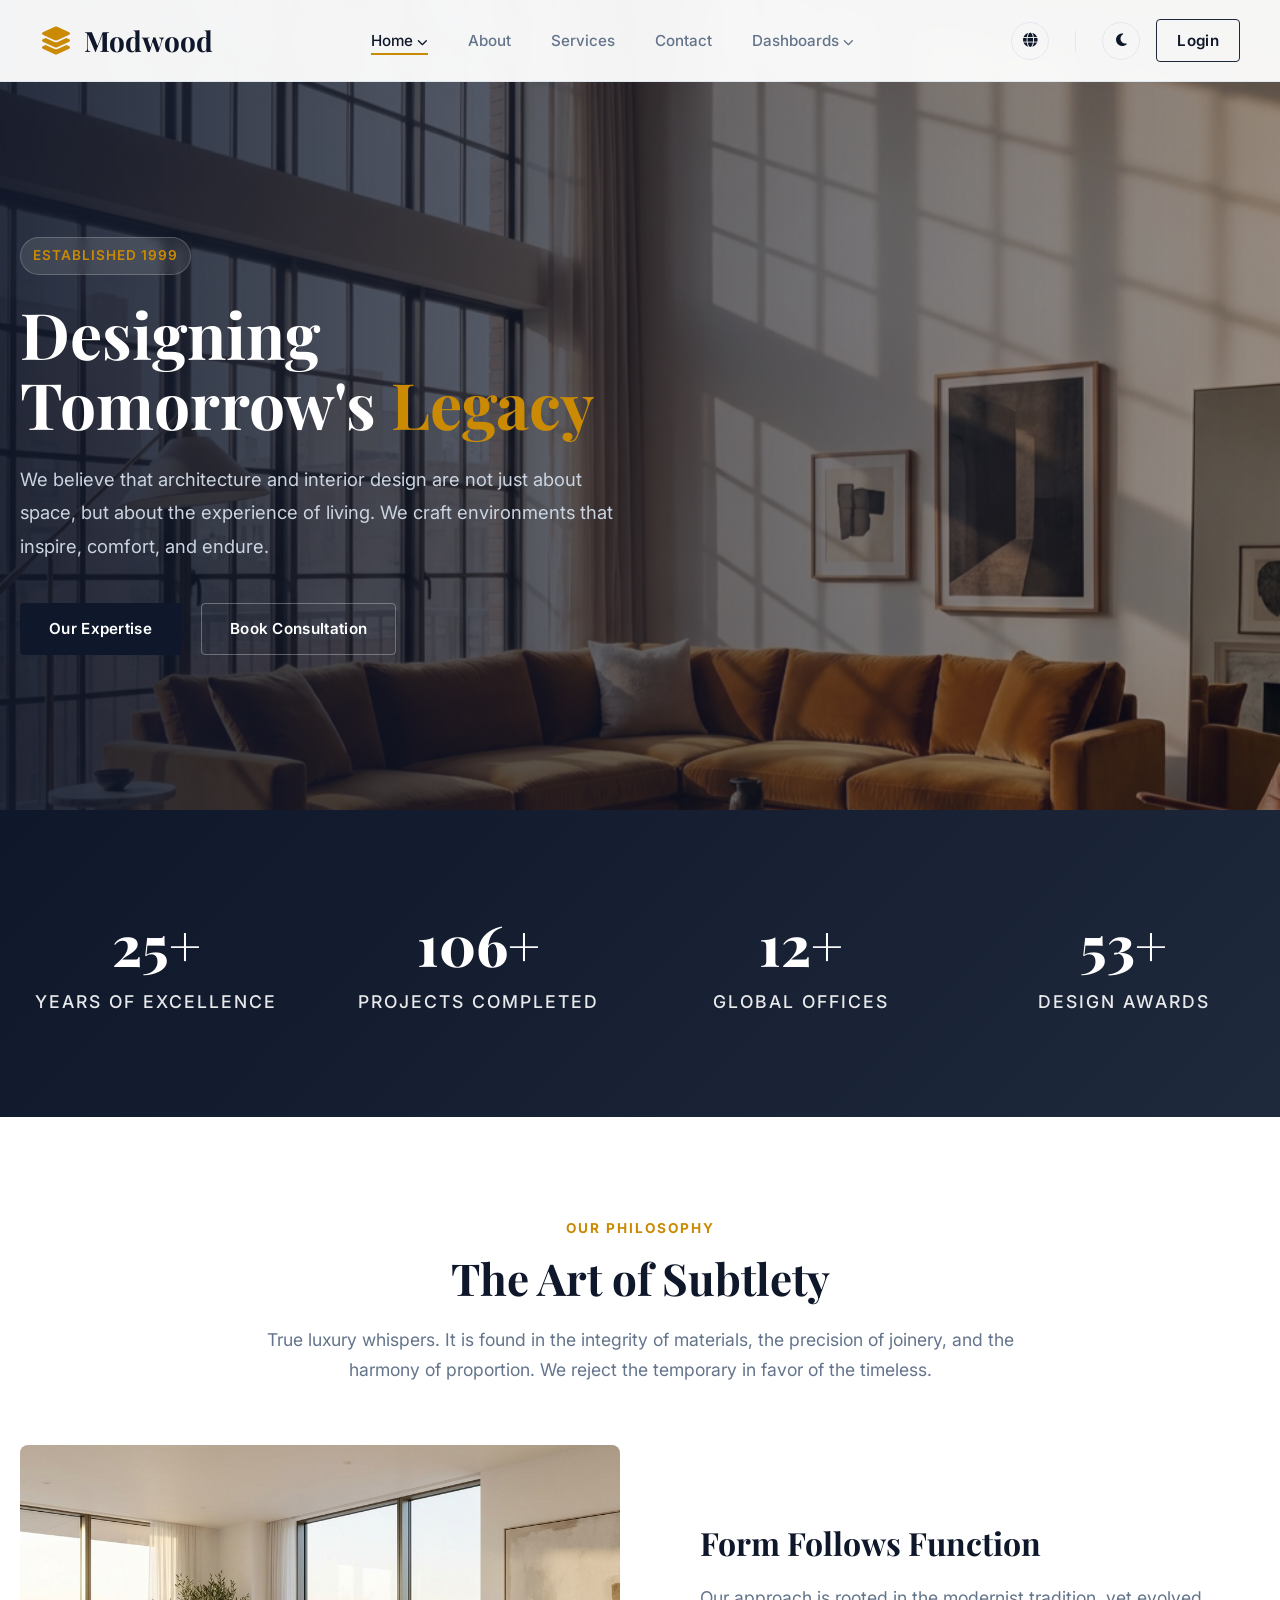
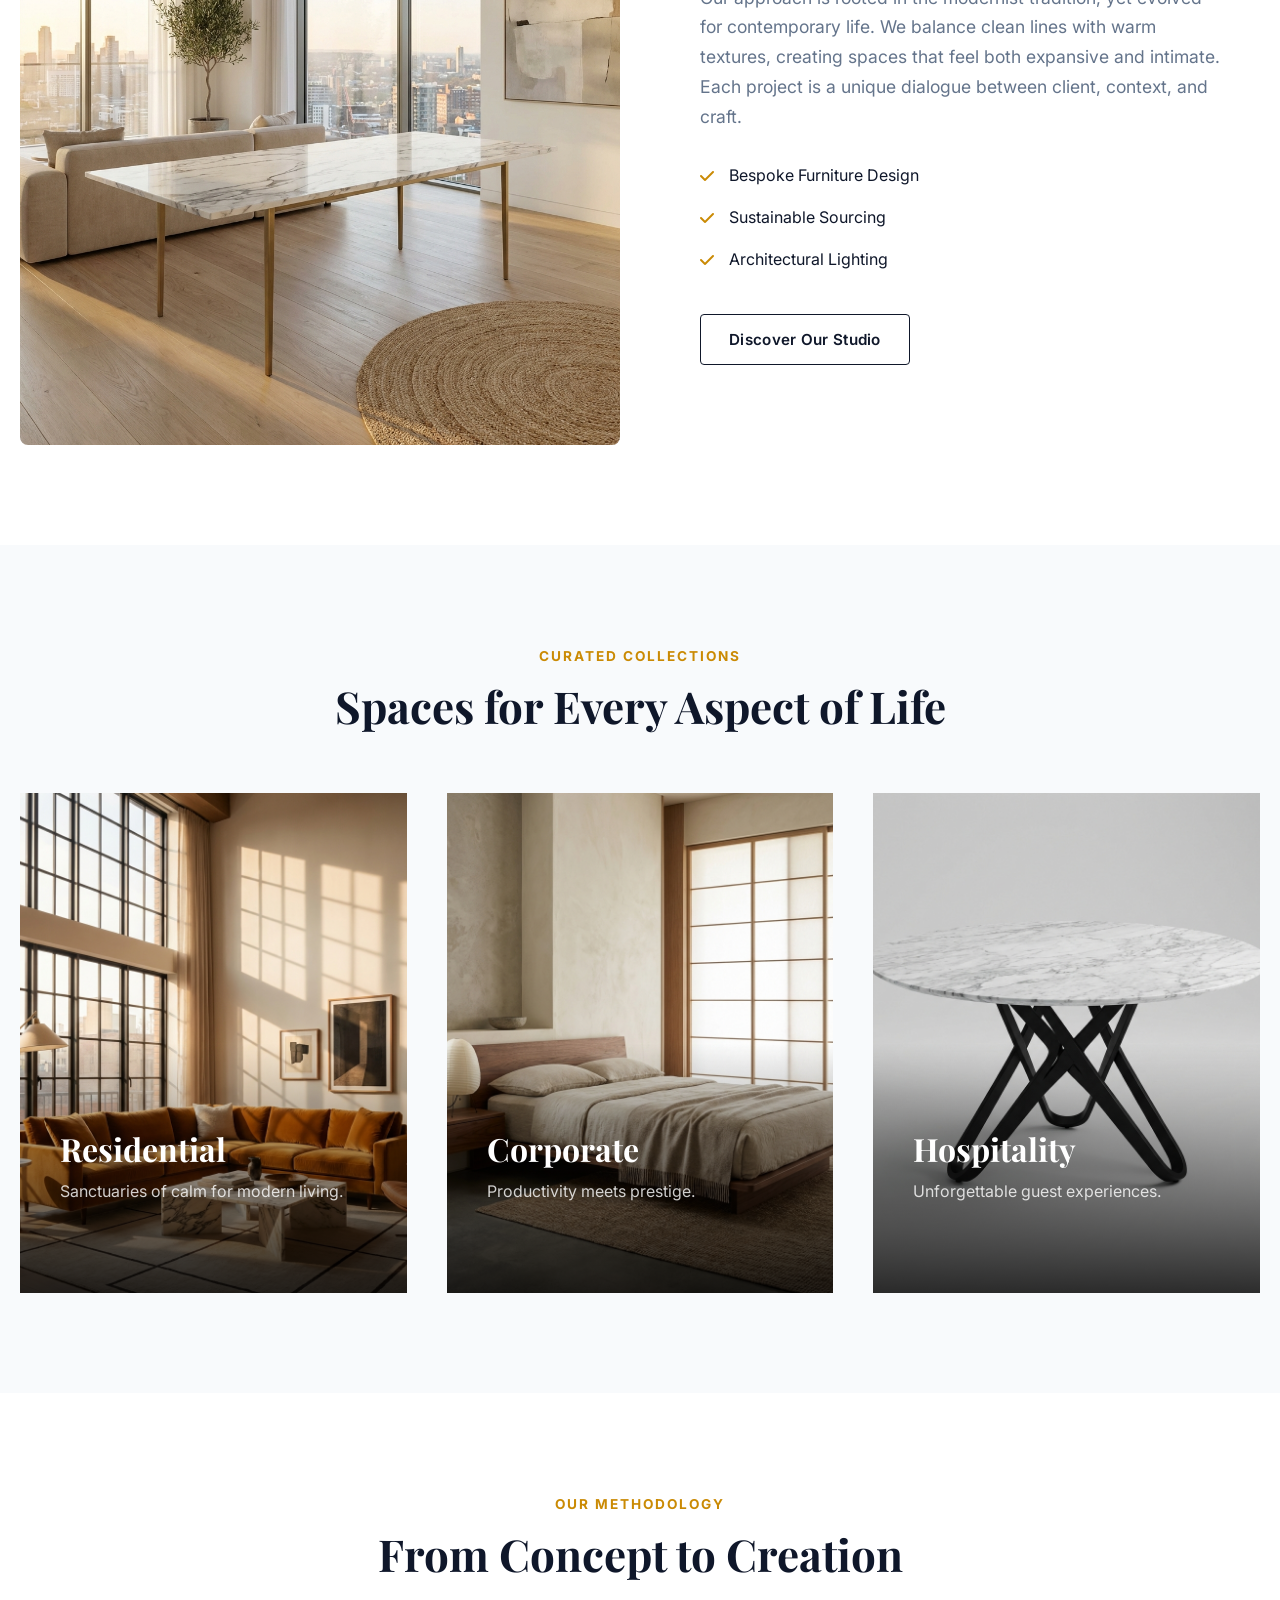
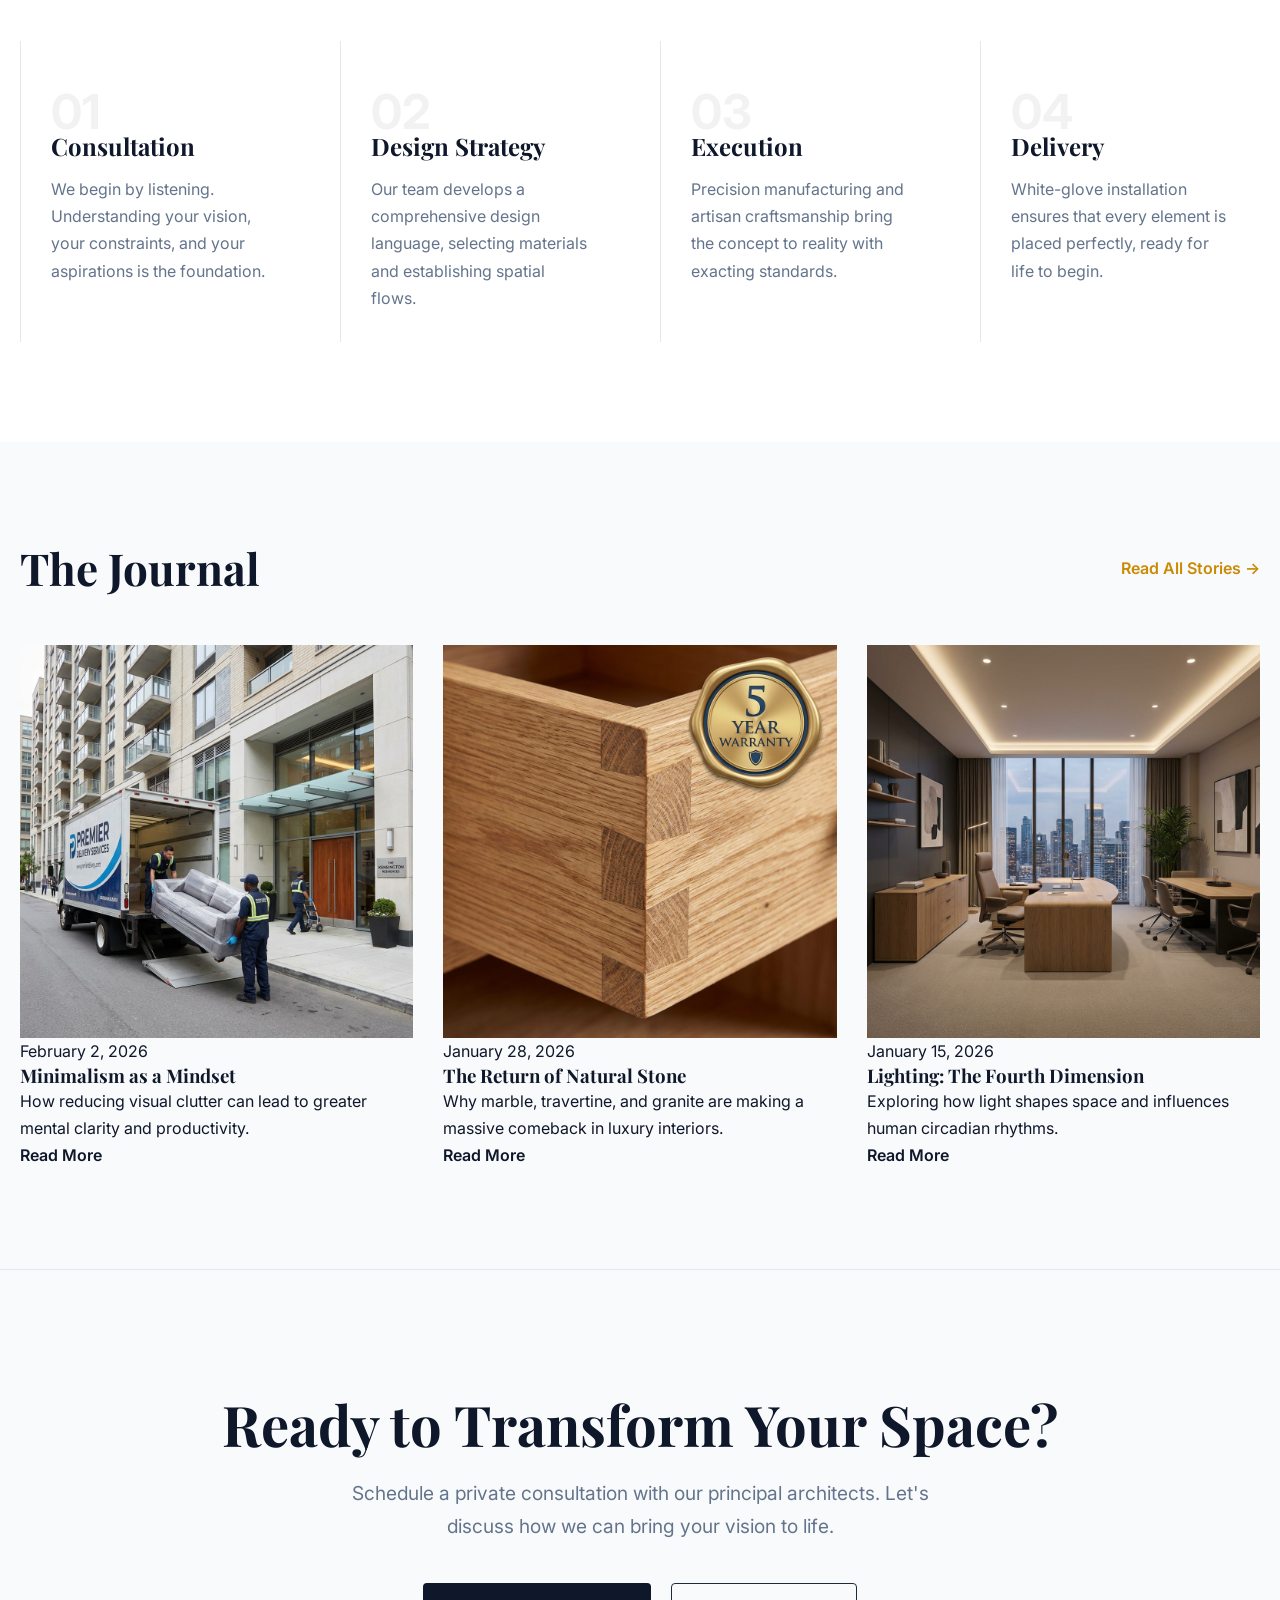
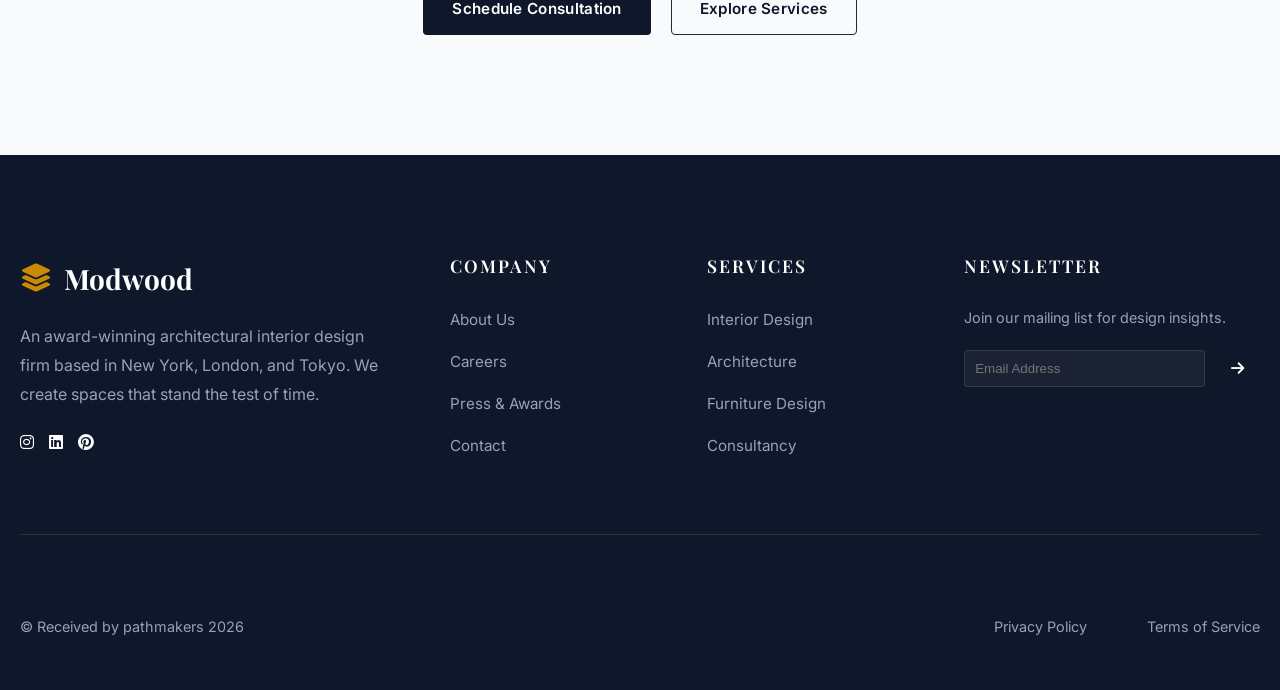
==== commit ce217f90: "Add Modwood project" ====
--- a/index.html
+++ b/index.html
@@ -4,7 +4,9 @@
 <head>
     <meta charset="UTF-8">
     <meta name="viewport" content="width=device-width, initial-scale=1.0">
-    <title>Modwood | Architectural Interiors & Bespoke Furniture</title>
+    <title>Modwood | Exquisite Bespoke Woodwork</title>
+    <link rel="icon" type="image/png" href="Assets/favicon.png">
+    <link rel="stylesheet" href="style.css">
     <meta name="description"
         content="Modwood defines the intersection of architectural precision and bespoke luxury. Curating spaces for the world's most discerning clients since 1999.">
 
@@ -19,7 +21,7 @@
     <div id="preloader"
         style="position: fixed; top: 0; left: 0; width: 100%; height: 100%; background: var(--bg-main); z-index: 9999; display: flex; align-items: center; justify-content: center; transition: opacity 0.5s ease;">
         <div style="text-align: center;">
-            <i class="fas fa-couch" style="font-size: 2rem; color: var(--text-main); margin-bottom: 20px;"></i>
+            <i class="fas fa-layer-group" style="font-size: 2rem; color: var(--text-main); margin-bottom: 20px;"></i>
             <div
                 style="width: 40px; height: 1px; background: var(--accent); margin: 0 auto; animation: widthPulse 1.5s infinite;">
             </div>
@@ -314,18 +316,16 @@
     </section>
 
     <!-- CTA Section -->
-    <section class="section" style="background: var(--bg-dark); color: white; text-align: center; padding: 120px 0;">
+    <section class="section" style="background: var(--bg-alt); text-align: center; padding: 120px 0; border-top: 1px solid var(--border);">
         <div class="container reveal">
-            <h2 style="color: white; font-size: 3.5rem; margin-bottom: 20px;">Ready to Transform Your Space?</h2>
-            <p style="color: #94a3b8; max-width: 600px; margin: 0 auto 40px; font-size: 1.2rem;">
+            <h2 style="font-size: 3.5rem; margin-bottom: 20px;">Ready to Transform Your Space?</h2>
+            <p style="color: var(--text-muted); max-width: 600px; margin: 0 auto 40px; font-size: 1.2rem;">
                 Schedule a private consultation with our principal architects. Let's discuss how we can bring your
                 vision to life.
             </p>
             <div style="display: flex; gap: 20px; justify-content: center;">
-                <a href="contact.html" class="btn btn-primary"
-                    style="background: white; color: var(--bg-dark);">Schedule Consultation</a>
-                <a href="services.html" class="btn btn-outline"
-                    style="color: white; border-color: rgba(255,255,255,0.2);">Explore Services</a>
+                <a href="contact.html" class="btn btn-primary">Schedule Consultation</a>
+                <a href="services.html" class="btn btn-outline">Explore Services</a>
             </div>
         </div>
     </section>
--- a/style.css
+++ b/style.css
@@ -1,4 +1,4 @@
-﻿@import url('https://fonts.googleapis.com/css2?family=Inter:wght@300;400;500;600&family=Playfair+Display:ital,wght@0,400;0,600;0,700;1,400&family=Plus+Jakarta+Sans:wght@400;500;600;700&family=Outfit:wght@300;400;600;700&display=swap');
+@import url('https://fonts.googleapis.com/css2?family=Inter:wght@300;400;500;600&family=Playfair+Display:ital,wght@0,400;0,600;0,700;1,400&family=Plus+Jakarta+Sans:wght@400;500;600;700&family=Outfit:wght@300;400;600;700&display=swap');
 
 :root {
     /* Professional Palette: Trustworthy, Premium, Timeless */
@@ -31,7 +31,7 @@
     --radius: 8px;
     /* Sharper corners for professionalism */
     --container-width: 1280px;
-    --navbar-height: 80px;
+    --header-height: 82px;
     --transition: all 0.3s cubic-bezier(0.4, 0, 0.2, 1);
 
     /* Semantic Colors */
@@ -39,6 +39,46 @@
     --info: #0ea5e9;
     --warning: #f59e0b;
     --danger: #ef4444;
+
+    /* Typography Mapping */
+    --font-heading: 'Playfair Display', serif;
+    --font-body: 'Inter', 'Plus Jakarta Sans', sans-serif;
+    --font-nav: 'Outfit', sans-serif;
+}
+
+/* Form Styles */
+.form-group {
+    margin-bottom: 20px;
+    width: 100%;
+}
+
+.label {
+    display: block;
+    margin-bottom: 8px;
+    font-weight: 600;
+    font-size: 0.85rem;
+    text-transform: uppercase;
+    letter-spacing: 1px;
+    color: var(--text-muted);
+}
+
+.input {
+    width: 100%;
+    padding: 12px 15px;
+    background: var(--bg-alt);
+    border: 1px solid var(--border);
+    border-radius: var(--radius-sm);
+    color: var(--text-main);
+    font-family: var(--font-body);
+    font-size: 0.95rem;
+    transition: var(--transition);
+}
+
+.input:focus {
+    outline: none;
+    border-color: var(--accent);
+    background: var(--bg-main);
+    box-shadow: 0 0 0 4px rgba(197, 160, 89, 0.1);
 }
 
 /* Utility Classes */
@@ -79,11 +119,12 @@
     --text-muted: #94a3b8;
     --border: #1e293b;
     --card-bg: #0f172a;
-    /* Redefine primary for dark mode visibility */
-    --primary: #60a5fa;
-    --primary-light: #93c5fd;
+    /* Brand Primary for Dark Mode */
+    --primary: #c5a059;
+    --primary-light: #d4b47a;
     /* Adjust accent for dark mode contrast */
-    --accent: #fbbf24;
+    --accent: #ca8a04;
+    --dark-mode-invert: 1;
 }
 
 /* Reset & Base */
@@ -201,7 +242,7 @@
     top: 0;
     left: 0;
     width: 100%;
-    height: var(--navbar-height);
+    height: var(--header-height);
     background: rgba(255, 255, 255, 0.95);
     backdrop-filter: blur(12px);
     border-bottom: 1px solid var(--border);
@@ -282,10 +323,112 @@
     color: var(--accent);
 }
 
+/* Minimalist Header & Toggles from Image Assets */
+.minimal-header {
+    height: var(--header-height);
+    padding: 0 60px;
+    background: var(--bg-main);
+    display: flex;
+    justify-content: space-between;
+    align-items: center;
+    border-bottom: 1px solid var(--border);
+    position: sticky;
+    top: 0;
+    width: 100%;
+    z-index: 2000;
+}
+
+.minimal-header.centered {
+    display: grid;
+    grid-template-columns: 1fr auto 1fr;
+}
+
+.minimal-header.centered .minimal-logo {
+    grid-column: 2;
+}
+
+.minimal-header.centered .minimal-actions {
+    grid-column: 3;
+    justify-content: flex-end;
+}
+
+.minimal-logo {
+    display: flex;
+    align-items: center;
+    gap: 15px;
+    font-family: var(--font-heading);
+    font-size: 1.8rem;
+    font-weight: 700;
+    color: var(--text-main);
+    text-decoration: none;
+}
+
+.minimal-logo i {
+    color: var(--accent);
+    font-size: 1.6rem;
+}
+
+.minimal-actions {
+    display: flex;
+    align-items: center;
+    gap: 12px;
+}
+
+.mobile-only {
+    display: none !important;
+}
+
+@media (max-width: 992px) {
+    :root {
+        --header-height: 60px;
+    }
+
+    .mobile-only {
+        display: flex !important;
+    }
+
+    .minimal-header {
+        padding: 0 12px;
+    }
+}
+
+.minimal-separator {
+    width: 1px;
+    height: 30px;
+    background: var(--border);
+    margin: 0 5px;
+}
+
+.toggle-circle {
+    width: 45px;
+    height: 45px;
+    border-radius: 50%;
+    border: 1px solid rgba(15, 23, 42, 0.1);
+    /* Very light circular border */
+    background: transparent;
+    display: flex;
+    align-items: center;
+    justify-content: center;
+    color: var(--text-main);
+    transition: var(--transition);
+    font-size: 1rem;
+}
+
+[data-theme="dark"] .toggle-circle {
+    border-color: rgba(255, 255, 255, 0.1);
+}
+
+.toggle-circle:hover {
+    border-color: var(--accent);
+    color: var(--accent);
+    background: var(--bg-alt);
+}
+
 .nav-links {
     display: flex;
     gap: 40px;
     align-items: center;
+    list-style: none; /* Removed dots */
 }
 
 .mobile-nav-item {
@@ -403,6 +546,24 @@
     color: var(--primary);
 }
 
+.newsletter-form {
+    display: flex;
+    gap: 15px;
+    max-width: 500px;
+    margin: 0 auto;
+}
+
+@media (max-width: 576px) {
+    .newsletter-form {
+        flex-direction: column;
+        gap: 10px;
+    }
+
+    .newsletter-form .btn {
+        width: 100%;
+    }
+}
+
 /* Hero Section - Professional & Parallax */
 .hero {
     position: relative;
@@ -412,7 +573,7 @@
     justify-content: center;
     overflow: hidden;
     background: var(--bg-main);
-    padding-top: var(--navbar-height);
+    padding-top: var(--header-height);
 }
 
 .hero-bg-parallax {
@@ -602,17 +763,47 @@
 
 /* Stats / Trust Section */
 .stats-section {
-    background: var(--primary);
+    background: linear-gradient(135deg, var(--primary) 0%, var(--primary-light) 100%);
     color: white;
-    padding: 80px 0;
+    padding: 100px 0;
+    position: relative;
+    overflow: hidden;
+}
+
+.stats-section::before {
+    content: '';
+    position: absolute;
+    top: 0;
+    left: 0;
+    width: 100%;
+    height: 100%;
+    background: url('Assets/bg-pattern.png') repeat;
+    opacity: 0.03;
+    pointer-events: none;
 }
 
 /* Responsive Layouts using auto-fit & minmax */
 .stats-grid {
     display: grid;
-    grid-template-columns: repeat(auto-fit, minmax(min(100%, 200px), 1fr));
-    gap: 40px;
+    grid-template-columns: repeat(auto-fit, minmax(min(100%, 250px), 1fr));
+    gap: 50px;
     text-align: center;
+}
+
+.stat-item h3 {
+    font-size: 3.5rem;
+    font-weight: 800;
+    color: var(--accent);
+    margin-bottom: 10px;
+    font-family: var(--font-heading);
+}
+
+.stat-item p {
+    font-size: 1.1rem; /* Increased size */
+    text-transform: uppercase;
+    letter-spacing: 2px;
+    font-weight: 500;
+    opacity: 0.9;
 }
 
 .journal-grid {
@@ -757,6 +948,13 @@
     gap: 30px;
 }
 
+.masonry-grid {
+    display: grid;
+    grid-template-columns: repeat(auto-fit, minmax(min(100%, 350px), 1fr));
+    gap: 25px;
+    margin-bottom: 50px;
+}
+
 @media (min-width: 993px) {
     .masonry-grid {
         grid-template-columns: repeat(3, 1fr);
@@ -764,7 +962,7 @@
 
     .masonry-item-tall {
         grid-row: span 2;
-        min-height: 600px;
+        min-height: 400px;
     }
 
     .masonry-item-wide {
@@ -784,15 +982,14 @@
     .masonry-item-box {
         grid-row: auto !important;
         grid-column: auto !important;
-        min-height: auto !important;
+        min-height: 350px !important;
         display: flex !important;
         flex-direction: column !important;
         align-items: center !important;
+        justify-content: center !important;
         text-align: center !important;
-        padding: 0 !important;
-        /* Reset padding to let gap handle it */
-        margin-bottom: 20px;
-        /* Fallback vertical separation */
+        padding: 40px 20px !important;
+        margin-bottom: 0;
     }
 
     /* Ensure all flex containers inside blocks center their content */
@@ -834,7 +1031,7 @@
 }
 
 .masonry-item-box {
-    min-height: 280px;
+    min-height: 180px;
     transition: var(--transition);
 }
 
@@ -915,7 +1112,8 @@
     }
 
     .hero,
-    .hero-2 {
+    .hero-2,
+    header.section {
         text-align: center !important;
         padding: 120px 15px 40px 15px !important;
         /* Increased padding-top to clear navbar */
@@ -1100,9 +1298,12 @@
 
 .hero-image-responsive {
     border-radius: 50px 0 50px 0;
-    width: 100% !important;
-    height: 450px;
+    width: 100%;
+    max-width: 550px;
+    height: 380px;
     object-fit: cover;
+    display: block;
+    margin-left: auto;
     /* Negative horizontal shadow to keep it inside the screen on mobile */
     box-shadow: -15px 15px 0 var(--primary);
 }
@@ -1119,7 +1320,7 @@
     }
 }
 
-/* Animation Utilities */
+/* Global Animation Utilities */
 .reveal {
     opacity: 0;
     transform: translateY(30px);
@@ -1131,7 +1332,84 @@
     transform: translateY(0);
 }
 
-
+/* Liquid Background System */
+.bg-blobs {
+    position: fixed;
+    top: 0;
+    left: 0;
+    width: 100%;
+    height: 100%;
+    overflow: hidden;
+    z-index: -1;
+    background: var(--bg-main);
+    pointer-events: none;
+}
+
+.blob {
+    position: absolute;
+    width: 600px;
+    height: 600px;
+    background: var(--accent);
+    opacity: 0.08;
+    filter: blur(100px);
+    border-radius: 50%;
+    animation: blobMove 20s infinite alternate cubic-bezier(0.45, 0, 0.55, 1);
+}
+
+.blob:nth-child(2) {
+    background: var(--primary);
+    width: 700px;
+    height: 700px;
+    right: -150px;
+    top: -150px;
+    animation-delay: -5s;
+    animation-duration: 25s;
+}
+
+.blob:nth-child(3) {
+    background: var(--primary-light);
+    width: 500px;
+    height: 500px;
+    left: -100px;
+    bottom: -100px;
+    animation-delay: -10s;
+    animation-duration: 22s;
+}
+
+@keyframes blobMove {
+    0% {
+        transform: translate(0, 0) scale(1);
+    }
+
+    33% {
+        transform: translate(50px, 80px) scale(1.1);
+    }
+
+    66% {
+        transform: translate(-40px, 60px) scale(0.9);
+    }
+
+    100% {
+        transform: translate(0, 0) scale(1);
+    }
+}
+
+.bg-grid {
+    position: fixed;
+    inset: 0;
+    background-image:
+        linear-gradient(var(--border) 1px, transparent 1px),
+        linear-gradient(90deg, var(--border) 1px, transparent 1px);
+    background-size: 80px 80px;
+    opacity: 0.15;
+    z-index: -1;
+    pointer-events: none;
+    mask-image: radial-gradient(circle at center, black, transparent 80%);
+}
+
+[data-theme="dark"] .bg-grid {
+    opacity: 0.05;
+}
 
 /* Footer Social Icons Visibility */
 .footer .toggle-btn {
@@ -1162,17 +1440,101 @@
         display: none !important;
     }
 
-    /* Ensure nice mobile menu spacing */
+    .hide-desktop {
+        display: block !important;
+    }
+
+    /* Mobile Navigation & Scroll Fix */
     .nav-links.active {
-        display: flex;
-        flex-direction: column;
-        position: absolute;
-        top: 100%;
-        left: 0;
+        display: flex !important;
+        flex-direction: column !important;
+        position: absolute !important;
+        top: 100% !important;
+        left: 0 !important;
+        width: 100% !important;
+        background: var(--bg-main) !important;
+        padding: 40px 20px !important;
+        border-bottom: 1px solid var(--border) !important;
+        box-shadow: var(--shadow) !important;
+        gap: 20px !important;
+        text-align: center !important;
+        z-index: 1000 !important;
+        visibility: visible !important;
+        opacity: 1 !important;
+        transform: translateY(0) !important;
+        max-height: calc(100vh - var(--header-height));
+        overflow-y: auto;
+        -webkit-overflow-scrolling: touch;
+    }
+
+    /* Mobile Dropdown Fix */
+    .nav-links.active .dropdown-menu {
+        position: static !important;
+        display: none;
+        opacity: 1 !important;
+        visibility: visible !important;
+        transform: none !important;
+        box-shadow: none !important;
+        border: none !important;
+        background: var(--bg-alt) !important;
+        margin-top: 10px !important;
+        width: 100% !important;
+    }
+
+    .nav-links.active li:active > .dropdown-menu,
+    .nav-links.active li:focus-within > .dropdown-menu,
+    .nav-links.active .nav-link.active + .dropdown-menu {
+        display: block !important;
+    }
+
+    .nav-links.active .dropdown-menu li a {
+        padding: 12px 20px !important;
+        color: var(--text-main) !important;
+    }
+    .nav-actions {
+        display: none !important; 
+    }
+
+    /* Mobile-specific headline scaling */
+    .hero-content h1 {
+        font-size: 2.25rem !important;
+        line-height: 1.2 !important;
+    }
+
+    .section-title {
+        font-size: 2rem !important;
+    }
+
+    .stat-item h3 {
+        font-size: 2.5rem !important;
+    }
+
+    .stats-grid {
+        gap: 30px !important;
+    }
+
+    .curated-grid {
+        grid-template-columns: 1fr !important;
+        gap: 20px !important;
+    }
+}
+
+@media (max-width: 360px) {
+    .container {
+        padding: 0 15px;
+    }
+
+    .hero-content h1 {
+        font-size: 1.75rem !important;
+    }
+
+    .btn {
         width: 100%;
-        background: var(--bg-main);
-        padding: 20px;
-        border-bottom: 1px solid var(--border);
-        box-shadow: var(--shadow);
+        padding: 12px 15px;
+        font-size: 0.9rem;
+    }
+
+    .section-eyebrow {
+        letter-spacing: 2px;
     }
 }
--- a/style.css
+++ b/style.css
@@ -1,4 +1,4 @@
-﻿@import url('https://fonts.googleapis.com/css2?family=Inter:wght@300;400;500;600&family=Playfair+Display:ital,wght@0,400;0,600;0,700;1,400&family=Plus+Jakarta+Sans:wght@400;500;600;700&family=Outfit:wght@300;400;600;700&display=swap');
+@import url('https://fonts.googleapis.com/css2?family=Inter:wght@300;400;500;600&family=Playfair+Display:ital,wght@0,400;0,600;0,700;1,400&family=Plus+Jakarta+Sans:wght@400;500;600;700&family=Outfit:wght@300;400;600;700&display=swap');
 
 :root {
     /* Professional Palette: Trustworthy, Premium, Timeless */
@@ -31,7 +31,7 @@
     --radius: 8px;
     /* Sharper corners for professionalism */
     --container-width: 1280px;
-    --navbar-height: 80px;
+    --header-height: 82px;
     --transition: all 0.3s cubic-bezier(0.4, 0, 0.2, 1);
 
     /* Semantic Colors */
@@ -39,6 +39,46 @@
     --info: #0ea5e9;
     --warning: #f59e0b;
     --danger: #ef4444;
+
+    /* Typography Mapping */
+    --font-heading: 'Playfair Display', serif;
+    --font-body: 'Inter', 'Plus Jakarta Sans', sans-serif;
+    --font-nav: 'Outfit', sans-serif;
+}
+
+/* Form Styles */
+.form-group {
+    margin-bottom: 20px;
+    width: 100%;
+}
+
+.label {
+    display: block;
+    margin-bottom: 8px;
+    font-weight: 600;
+    font-size: 0.85rem;
+    text-transform: uppercase;
+    letter-spacing: 1px;
+    color: var(--text-muted);
+}
+
+.input {
+    width: 100%;
+    padding: 12px 15px;
+    background: var(--bg-alt);
+    border: 1px solid var(--border);
+    border-radius: var(--radius-sm);
+    color: var(--text-main);
+    font-family: var(--font-body);
+    font-size: 0.95rem;
+    transition: var(--transition);
+}
+
+.input:focus {
+    outline: none;
+    border-color: var(--accent);
+    background: var(--bg-main);
+    box-shadow: 0 0 0 4px rgba(197, 160, 89, 0.1);
 }
 
 /* Utility Classes */
@@ -79,11 +119,12 @@
     --text-muted: #94a3b8;
     --border: #1e293b;
     --card-bg: #0f172a;
-    /* Redefine primary for dark mode visibility */
-    --primary: #60a5fa;
-    --primary-light: #93c5fd;
+    /* Brand Primary for Dark Mode */
+    --primary: #c5a059;
+    --primary-light: #d4b47a;
     /* Adjust accent for dark mode contrast */
-    --accent: #fbbf24;
+    --accent: #ca8a04;
+    --dark-mode-invert: 1;
 }
 
 /* Reset & Base */
@@ -201,7 +242,7 @@
     top: 0;
     left: 0;
     width: 100%;
-    height: var(--navbar-height);
+    height: var(--header-height);
     background: rgba(255, 255, 255, 0.95);
     backdrop-filter: blur(12px);
     border-bottom: 1px solid var(--border);
@@ -282,10 +323,112 @@
     color: var(--accent);
 }
 
+/* Minimalist Header & Toggles from Image Assets */
+.minimal-header {
+    height: var(--header-height);
+    padding: 0 60px;
+    background: var(--bg-main);
+    display: flex;
+    justify-content: space-between;
+    align-items: center;
+    border-bottom: 1px solid var(--border);
+    position: sticky;
+    top: 0;
+    width: 100%;
+    z-index: 2000;
+}
+
+.minimal-header.centered {
+    display: grid;
+    grid-template-columns: 1fr auto 1fr;
+}
+
+.minimal-header.centered .minimal-logo {
+    grid-column: 2;
+}
+
+.minimal-header.centered .minimal-actions {
+    grid-column: 3;
+    justify-content: flex-end;
+}
+
+.minimal-logo {
+    display: flex;
+    align-items: center;
+    gap: 15px;
+    font-family: var(--font-heading);
+    font-size: 1.8rem;
+    font-weight: 700;
+    color: var(--text-main);
+    text-decoration: none;
+}
+
+.minimal-logo i {
+    color: var(--accent);
+    font-size: 1.6rem;
+}
+
+.minimal-actions {
+    display: flex;
+    align-items: center;
+    gap: 12px;
+}
+
+.mobile-only {
+    display: none !important;
+}
+
+@media (max-width: 992px) {
+    :root {
+        --header-height: 60px;
+    }
+
+    .mobile-only {
+        display: flex !important;
+    }
+
+    .minimal-header {
+        padding: 0 12px;
+    }
+}
+
+.minimal-separator {
+    width: 1px;
+    height: 30px;
+    background: var(--border);
+    margin: 0 5px;
+}
+
+.toggle-circle {
+    width: 45px;
+    height: 45px;
+    border-radius: 50%;
+    border: 1px solid rgba(15, 23, 42, 0.1);
+    /* Very light circular border */
+    background: transparent;
+    display: flex;
+    align-items: center;
+    justify-content: center;
+    color: var(--text-main);
+    transition: var(--transition);
+    font-size: 1rem;
+}
+
+[data-theme="dark"] .toggle-circle {
+    border-color: rgba(255, 255, 255, 0.1);
+}
+
+.toggle-circle:hover {
+    border-color: var(--accent);
+    color: var(--accent);
+    background: var(--bg-alt);
+}
+
 .nav-links {
     display: flex;
     gap: 40px;
     align-items: center;
+    list-style: none; /* Removed dots */
 }
 
 .mobile-nav-item {
@@ -403,6 +546,24 @@
     color: var(--primary);
 }
 
+.newsletter-form {
+    display: flex;
+    gap: 15px;
+    max-width: 500px;
+    margin: 0 auto;
+}
+
+@media (max-width: 576px) {
+    .newsletter-form {
+        flex-direction: column;
+        gap: 10px;
+    }
+
+    .newsletter-form .btn {
+        width: 100%;
+    }
+}
+
 /* Hero Section - Professional & Parallax */
 .hero {
     position: relative;
@@ -412,7 +573,7 @@
     justify-content: center;
     overflow: hidden;
     background: var(--bg-main);
-    padding-top: var(--navbar-height);
+    padding-top: var(--header-height);
 }
 
 .hero-bg-parallax {
@@ -602,17 +763,47 @@
 
 /* Stats / Trust Section */
 .stats-section {
-    background: var(--primary);
+    background: linear-gradient(135deg, var(--primary) 0%, var(--primary-light) 100%);
     color: white;
-    padding: 80px 0;
+    padding: 100px 0;
+    position: relative;
+    overflow: hidden;
+}
+
+.stats-section::before {
+    content: '';
+    position: absolute;
+    top: 0;
+    left: 0;
+    width: 100%;
+    height: 100%;
+    background: url('Assets/bg-pattern.png') repeat;
+    opacity: 0.03;
+    pointer-events: none;
 }
 
 /* Responsive Layouts using auto-fit & minmax */
 .stats-grid {
     display: grid;
-    grid-template-columns: repeat(auto-fit, minmax(min(100%, 200px), 1fr));
-    gap: 40px;
+    grid-template-columns: repeat(auto-fit, minmax(min(100%, 250px), 1fr));
+    gap: 50px;
     text-align: center;
+}
+
+.stat-item h3 {
+    font-size: 3.5rem;
+    font-weight: 800;
+    color: var(--accent);
+    margin-bottom: 10px;
+    font-family: var(--font-heading);
+}
+
+.stat-item p {
+    font-size: 1.1rem; /* Increased size */
+    text-transform: uppercase;
+    letter-spacing: 2px;
+    font-weight: 500;
+    opacity: 0.9;
 }
 
 .journal-grid {
@@ -757,6 +948,13 @@
     gap: 30px;
 }
 
+.masonry-grid {
+    display: grid;
+    grid-template-columns: repeat(auto-fit, minmax(min(100%, 350px), 1fr));
+    gap: 25px;
+    margin-bottom: 50px;
+}
+
 @media (min-width: 993px) {
     .masonry-grid {
         grid-template-columns: repeat(3, 1fr);
@@ -764,7 +962,7 @@
 
     .masonry-item-tall {
         grid-row: span 2;
-        min-height: 600px;
+        min-height: 400px;
     }
 
     .masonry-item-wide {
@@ -784,15 +982,14 @@
     .masonry-item-box {
         grid-row: auto !important;
         grid-column: auto !important;
-        min-height: auto !important;
+        min-height: 350px !important;
         display: flex !important;
         flex-direction: column !important;
         align-items: center !important;
+        justify-content: center !important;
         text-align: center !important;
-        padding: 0 !important;
-        /* Reset padding to let gap handle it */
-        margin-bottom: 20px;
-        /* Fallback vertical separation */
+        padding: 40px 20px !important;
+        margin-bottom: 0;
     }
 
     /* Ensure all flex containers inside blocks center their content */
@@ -834,7 +1031,7 @@
 }
 
 .masonry-item-box {
-    min-height: 280px;
+    min-height: 180px;
     transition: var(--transition);
 }
 
@@ -915,7 +1112,8 @@
     }
 
     .hero,
-    .hero-2 {
+    .hero-2,
+    header.section {
         text-align: center !important;
         padding: 120px 15px 40px 15px !important;
         /* Increased padding-top to clear navbar */
@@ -1100,9 +1298,12 @@
 
 .hero-image-responsive {
     border-radius: 50px 0 50px 0;
-    width: 100% !important;
-    height: 450px;
+    width: 100%;
+    max-width: 550px;
+    height: 380px;
     object-fit: cover;
+    display: block;
+    margin-left: auto;
     /* Negative horizontal shadow to keep it inside the screen on mobile */
     box-shadow: -15px 15px 0 var(--primary);
 }
@@ -1119,7 +1320,7 @@
     }
 }
 
-/* Animation Utilities */
+/* Global Animation Utilities */
 .reveal {
     opacity: 0;
     transform: translateY(30px);
@@ -1131,7 +1332,84 @@
     transform: translateY(0);
 }
 
-
+/* Liquid Background System */
+.bg-blobs {
+    position: fixed;
+    top: 0;
+    left: 0;
+    width: 100%;
+    height: 100%;
+    overflow: hidden;
+    z-index: -1;
+    background: var(--bg-main);
+    pointer-events: none;
+}
+
+.blob {
+    position: absolute;
+    width: 600px;
+    height: 600px;
+    background: var(--accent);
+    opacity: 0.08;
+    filter: blur(100px);
+    border-radius: 50%;
+    animation: blobMove 20s infinite alternate cubic-bezier(0.45, 0, 0.55, 1);
+}
+
+.blob:nth-child(2) {
+    background: var(--primary);
+    width: 700px;
+    height: 700px;
+    right: -150px;
+    top: -150px;
+    animation-delay: -5s;
+    animation-duration: 25s;
+}
+
+.blob:nth-child(3) {
+    background: var(--primary-light);
+    width: 500px;
+    height: 500px;
+    left: -100px;
+    bottom: -100px;
+    animation-delay: -10s;
+    animation-duration: 22s;
+}
+
+@keyframes blobMove {
+    0% {
+        transform: translate(0, 0) scale(1);
+    }
+
+    33% {
+        transform: translate(50px, 80px) scale(1.1);
+    }
+
+    66% {
+        transform: translate(-40px, 60px) scale(0.9);
+    }
+
+    100% {
+        transform: translate(0, 0) scale(1);
+    }
+}
+
+.bg-grid {
+    position: fixed;
+    inset: 0;
+    background-image:
+        linear-gradient(var(--border) 1px, transparent 1px),
+        linear-gradient(90deg, var(--border) 1px, transparent 1px);
+    background-size: 80px 80px;
+    opacity: 0.15;
+    z-index: -1;
+    pointer-events: none;
+    mask-image: radial-gradient(circle at center, black, transparent 80%);
+}
+
+[data-theme="dark"] .bg-grid {
+    opacity: 0.05;
+}
 
 /* Footer Social Icons Visibility */
 .footer .toggle-btn {
@@ -1162,17 +1440,101 @@
         display: none !important;
     }
 
-    /* Ensure nice mobile menu spacing */
+    .hide-desktop {
+        display: block !important;
+    }
+
+    /* Mobile Navigation & Scroll Fix */
     .nav-links.active {
-        display: flex;
-        flex-direction: column;
-        position: absolute;
-        top: 100%;
-        left: 0;
+        display: flex !important;
+        flex-direction: column !important;
+        position: absolute !important;
+        top: 100% !important;
+        left: 0 !important;
+        width: 100% !important;
+        background: var(--bg-main) !important;
+        padding: 40px 20px !important;
+        border-bottom: 1px solid var(--border) !important;
+        box-shadow: var(--shadow) !important;
+        gap: 20px !important;
+        text-align: center !important;
+        z-index: 1000 !important;
+        visibility: visible !important;
+        opacity: 1 !important;
+        transform: translateY(0) !important;
+        max-height: calc(100vh - var(--header-height));
+        overflow-y: auto;
+        -webkit-overflow-scrolling: touch;
+    }
+
+    /* Mobile Dropdown Fix */
+    .nav-links.active .dropdown-menu {
+        position: static !important;
+        display: none;
+        opacity: 1 !important;
+        visibility: visible !important;
+        transform: none !important;
+        box-shadow: none !important;
+        border: none !important;
+        background: var(--bg-alt) !important;
+        margin-top: 10px !important;
+        width: 100% !important;
+    }
+
+    .nav-links.active li:active > .dropdown-menu,
+    .nav-links.active li:focus-within > .dropdown-menu,
+    .nav-links.active .nav-link.active + .dropdown-menu {
+        display: block !important;
+    }
+
+    .nav-links.active .dropdown-menu li a {
+        padding: 12px 20px !important;
+        color: var(--text-main) !important;
+    }
+    .nav-actions {
+        display: none !important; 
+    }
+
+    /* Mobile-specific headline scaling */
+    .hero-content h1 {
+        font-size: 2.25rem !important;
+        line-height: 1.2 !important;
+    }
+
+    .section-title {
+        font-size: 2rem !important;
+    }
+
+    .stat-item h3 {
+        font-size: 2.5rem !important;
+    }
+
+    .stats-grid {
+        gap: 30px !important;
+    }
+
+    .curated-grid {
+        grid-template-columns: 1fr !important;
+        gap: 20px !important;
+    }
+}
+
+@media (max-width: 360px) {
+    .container {
+        padding: 0 15px;
+    }
+
+    .hero-content h1 {
+        font-size: 1.75rem !important;
+    }
+
+    .btn {
         width: 100%;
-        background: var(--bg-main);
-        padding: 20px;
-        border-bottom: 1px solid var(--border);
-        box-shadow: var(--shadow);
+        padding: 12px 15px;
+        font-size: 0.9rem;
+    }
+
+    .section-eyebrow {
+        letter-spacing: 2px;
     }
 }
